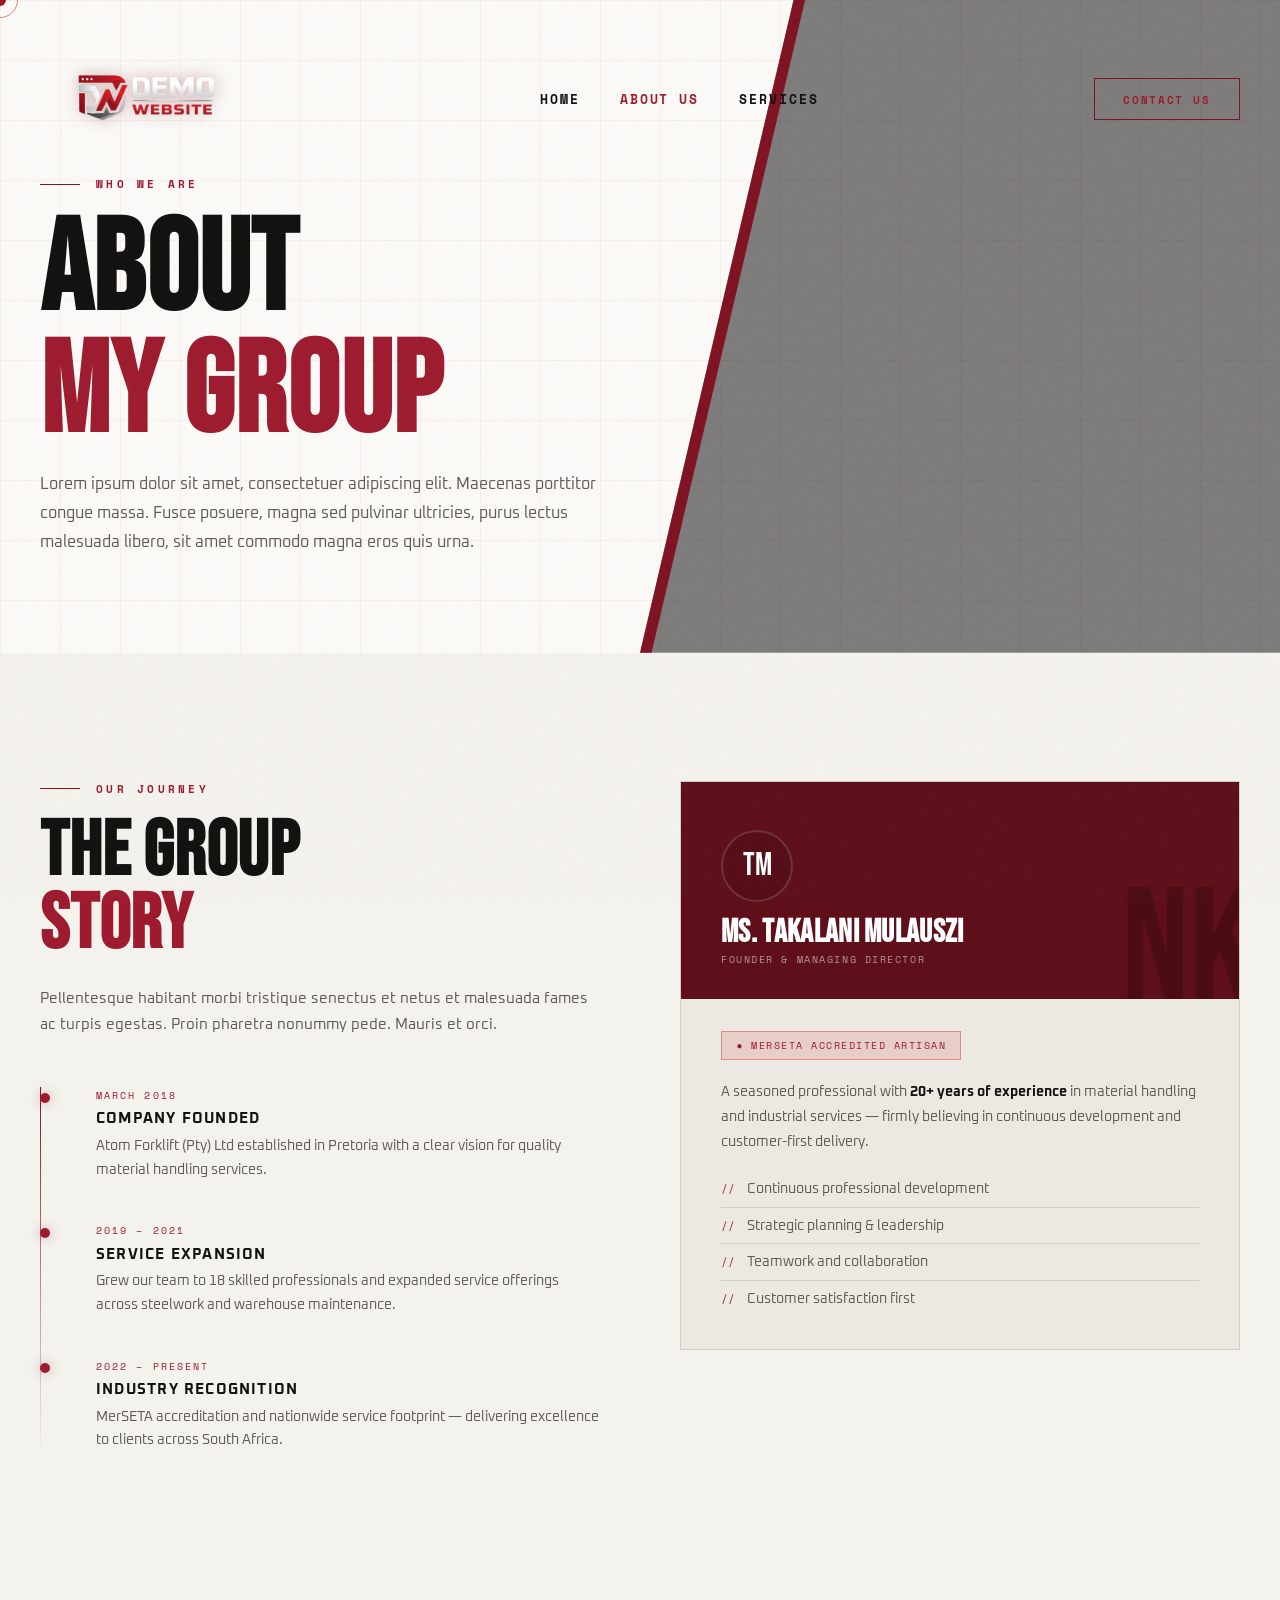
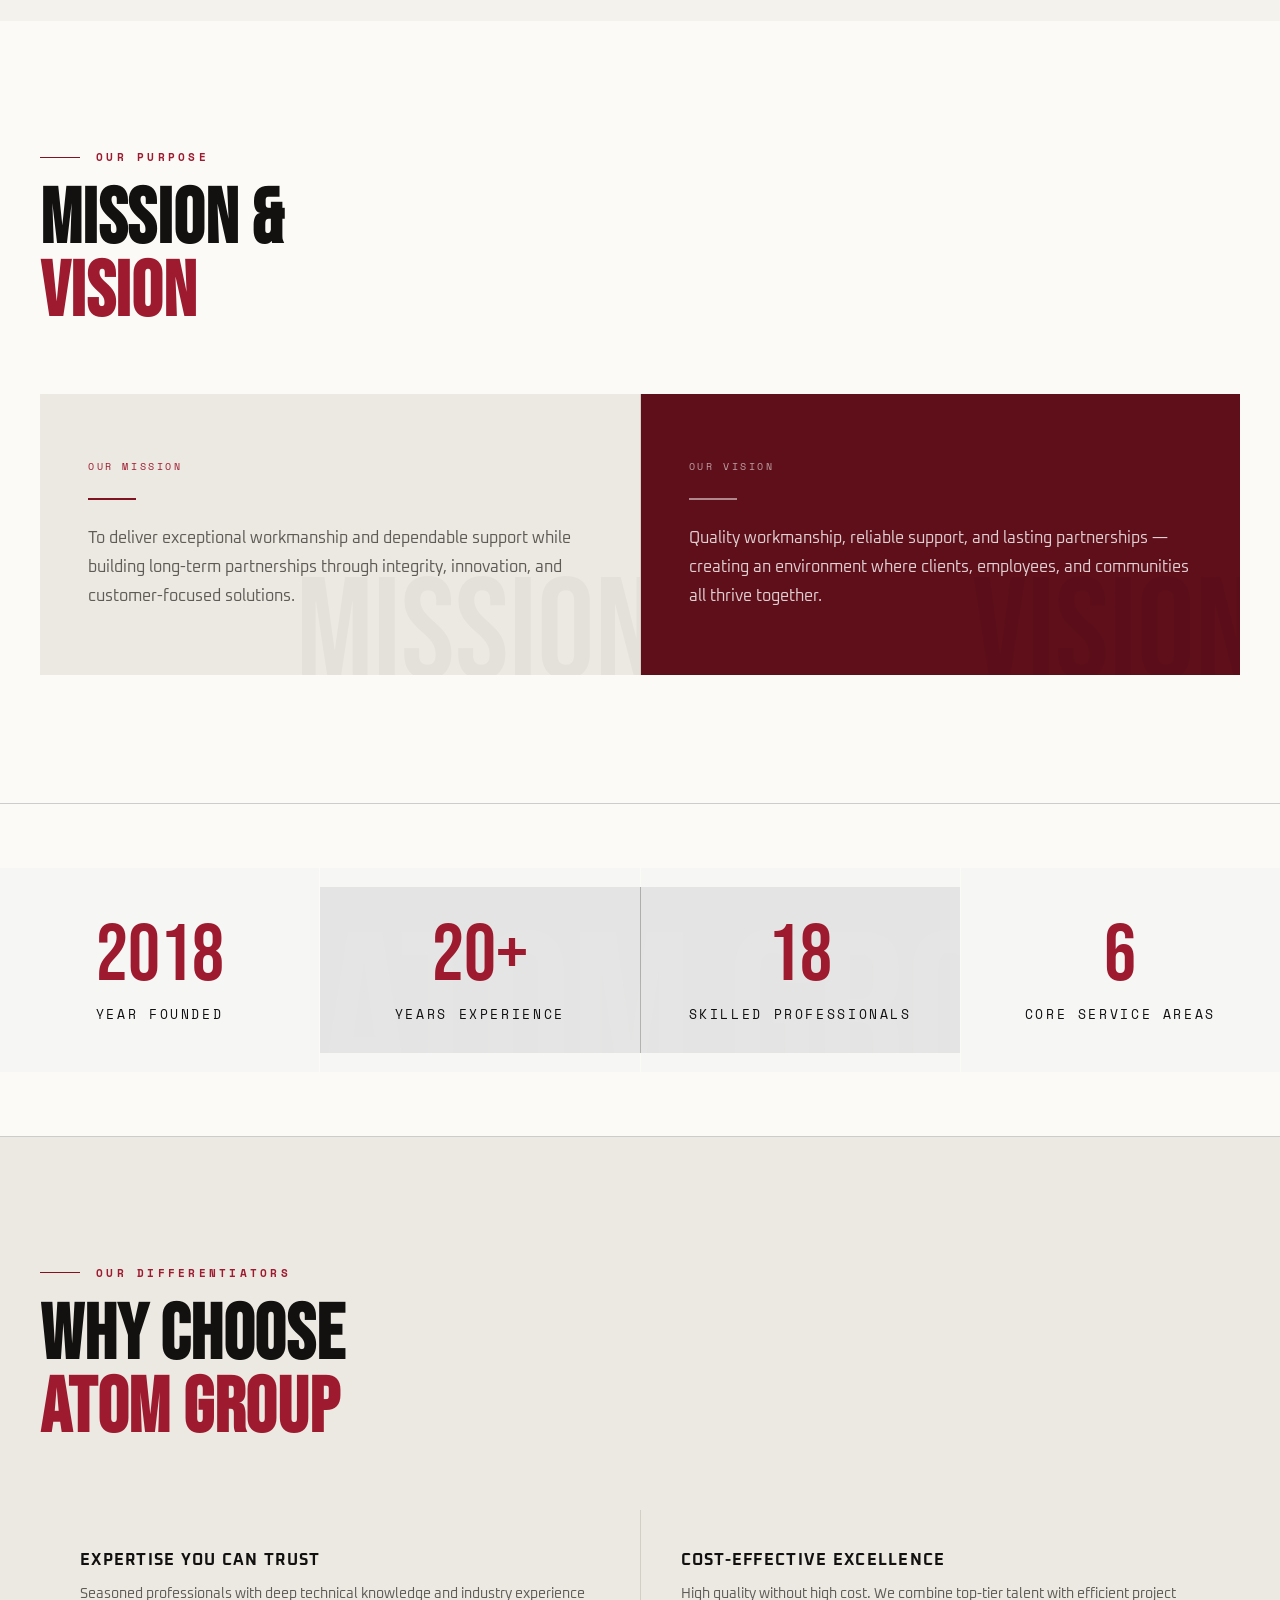
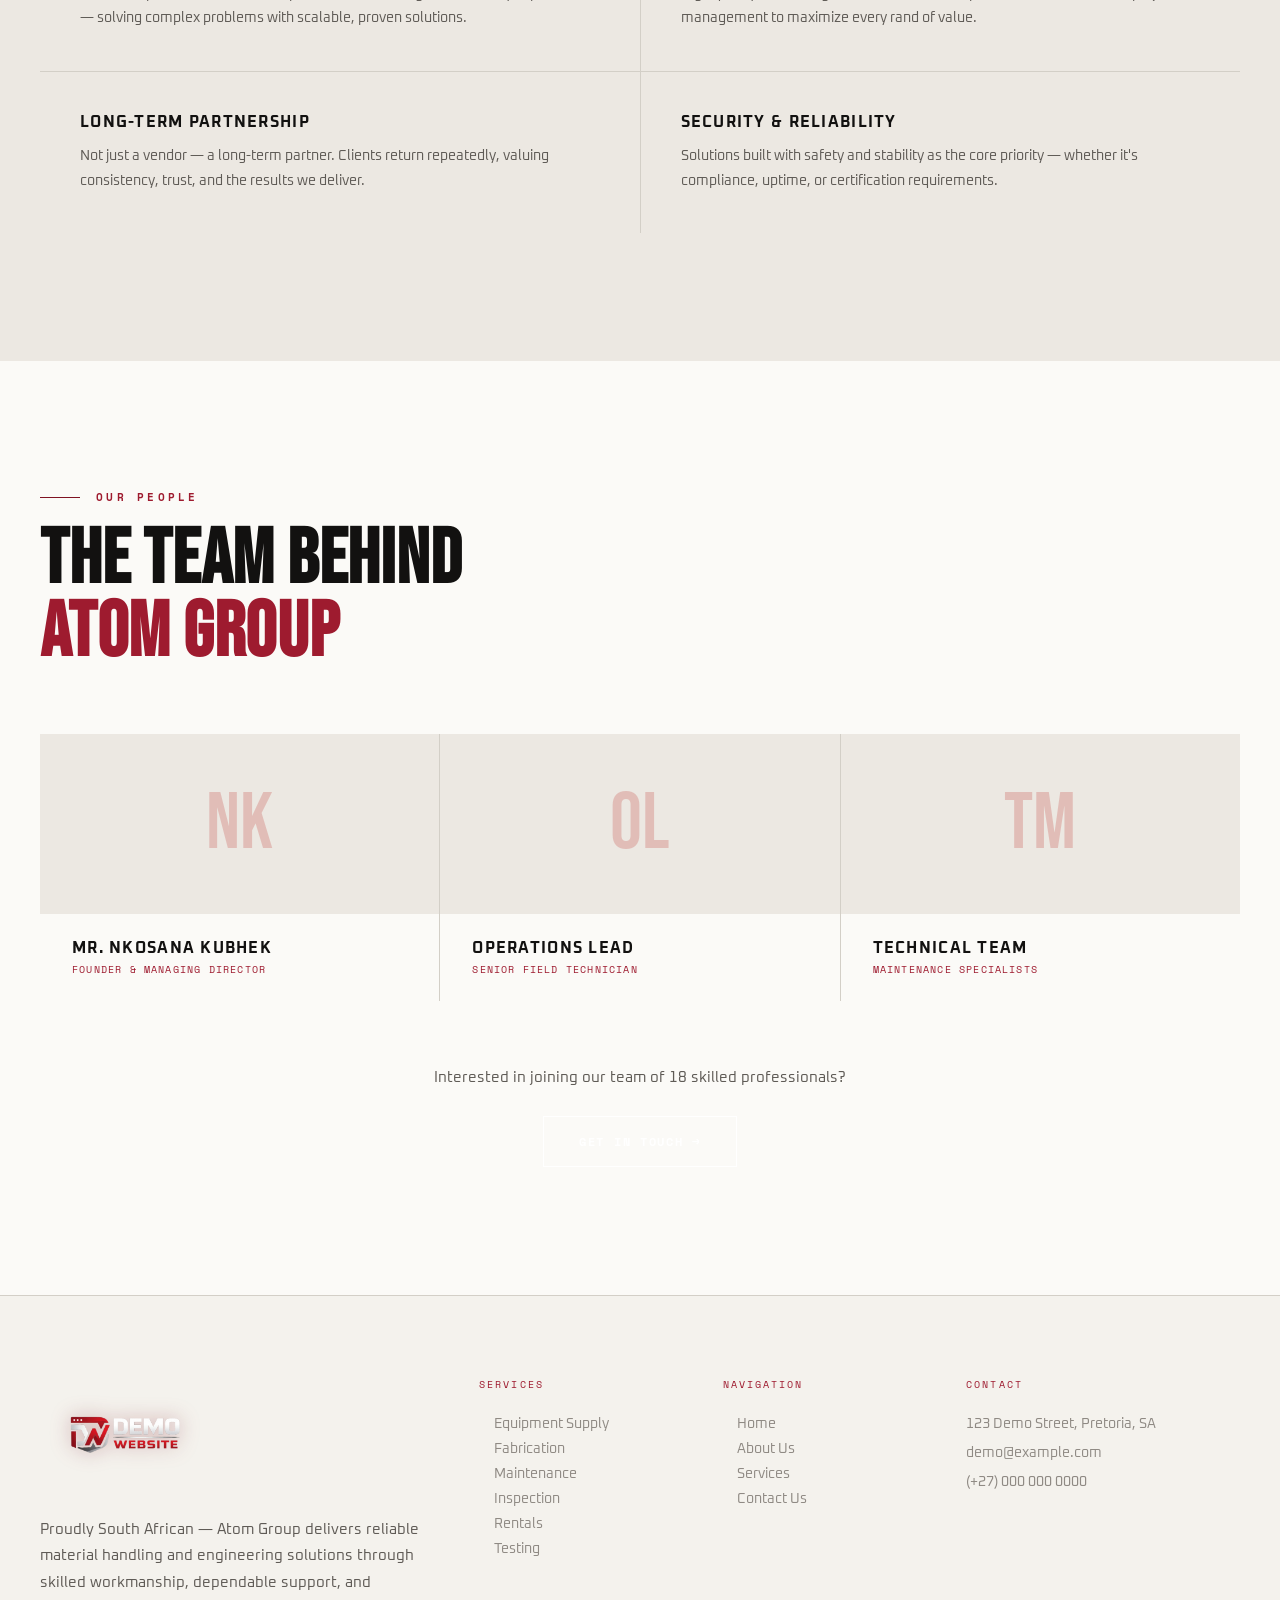
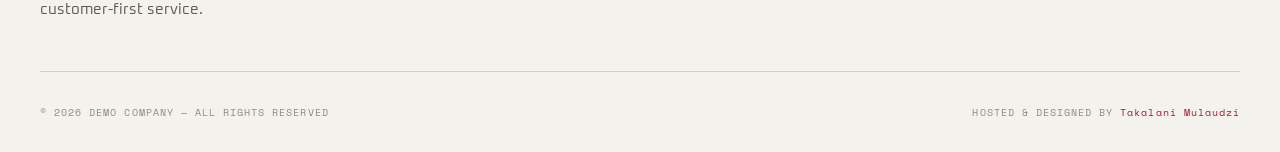
==== about.html @ a7837926 "Updated files" ====
<!DOCTYPE html>
<html lang="en">
<head>
  <!-- Viewport & Charset -->
  <meta charset="UTF-8">
  <meta name="viewport" content="width=device-width, initial-scale=1.0">

  <!-- Primary Meta Tags -->
<title>About Us | Atom Group – Material Handling & Engineering Experts</title>
<meta name="title" content="About Us | Atom Group – Material Handling & Engineering Experts">
<meta name="description" content="Learn about Atom Group’s mission, values, industry experience, skilled team, and commitment to quality material handling, forklift services, training, and 24/7 support across South Africa.">
<meta name="keywords" content="Atom Group South Africa, about us, material handling services, forklift refurbishment, battery and tyre supply, electrical services, artisan training, company mission">
<meta name="author" content="Atom Group">

  <!-- Open Graph / Facebook -->
<meta property="og:type" content="website">
<meta property="og:url" content="https://atomgroup.co.za/about-us">
<meta property="og:title" content="About Us | Atom Group – Material Handling & Engineering Experts">
<meta property="og:description" content="Discover Atom Group’s mission, values, experienced team and dedication to delivering affordable, high‑quality material handling solutions with 24/7 support.">
<meta property="og:image" content="https://atomgroup.co.za/images/1326.jpg">

<!-- Twitter -->
<meta name="twitter:card" content="summary_large_image">
<meta name="twitter:url" content="https://atomgroup.co.za/about-us">
<meta name="twitter:title" content="About Us | Atom Group – Material Handling & Engineering Experts">
<meta name="twitter:description" content="Discover Atom Group’s mission, values, experienced team and dedication to delivering affordable, high‑quality material handling solutions with 24/7 support.">
<meta name="twitter:image" content="https://atomgroup.co.za/images/1326.jpg">

  <link rel="icon" type="image/x-icon" href="images/{D1D357D8-4200-4465-ABB2-3E29F8633649}.png"/>
  <link rel="stylesheet" href="css/style.css"/>
  <script src="js/script.js" defer></script>

  <link rel="icon" href="images/logo.png" type="image/png">
 

</head>
<body>
<div class="cursor" id="cur"></div>
<div class="cursor-ring" id="curR"></div>
<div class="mobile-menu" id="mob">
  <button class="mob-close" onclick="closeMob()">✕</button>
  <a href="index.html">Home</a><a href="about.html">About</a><a href="services.html">Services</a><a href="contact.html">Contact</a>
</div>
<nav id="nav">
  <div class="nav-inner">
    <a href="index.html" class="logo">
      <img src="images/logo-clear.png" alt="Atom Group"/>
    </a>
    <ul class="nav-links">
      <li><a href="index.html" data-text="Home" >Home</a></li>
      <li><a href="about.html" data-text="About Us" class="active">About Us</a></li>
      <li><a href="services.html" data-text="Services">Services</a></li>
    </ul>
    <a href="contact.html" class="nav-btn"><span>Contact Us</span></a>
    <div class="hamburger" onclick="openMob()"><span></span><span></span><span></span></div>
  </div>
</nav>

<!-- HERO -->
<section class="a-hero">
  <div class="a-hero-grid"></div>
  <div class="a-hero-slash"></div>
  <div class="a-hero-red"></div>
  <div class="container a-hero-content">
    <div class="eyebrow au">Who We Are</div>
    <h1 class="au d1">ABOUT<br><span style="color:var(--red-bright)">MY GROUP</span></h1>
    <p class="au d2">Lorem ipsum dolor sit amet, consectetuer adipiscing elit. Maecenas porttitor congue massa. Fusce posuere, magna sed pulvinar ultricies, purus lectus malesuada libero, sit amet commodo magna eros quis urna.</p>
  </div>
</section>

<!-- STORY -->
<section class="story-sec">
  <div class="container">
    <div class="story-inner">
      <div>
        <div class="eyebrow au">Our Journey</div>
        <h2 class="au d1" style="color:var(--snow)">THE GROUP<br><span style="color:var(--red-bright)">STORY</span></h2>
        <p class="au d2" style="margin-top:1.5rem">Pellentesque habitant morbi tristique senectus et netus et malesuada fames ac turpis egestas. Proin pharetra nonummy pede. Mauris et orci.</p>
        <div class="timeline au d3">
          <div class="tl-item">
            <div class="tl-dot"></div>
            <div class="tl-year">March 2018</div>
            <h4>Company Founded</h4>
            <p>Atom Forklift (Pty) Ltd established in Pretoria with a clear vision for quality material handling services.</p>
          </div>
          <div class="tl-item">
            <div class="tl-dot"></div>
            <div class="tl-year">2019 – 2021</div>
            <h4>Service Expansion</h4>
            <p>Grew our team to 18 skilled professionals and expanded service offerings across steelwork and warehouse maintenance.</p>
          </div>
          <div class="tl-item">
            <div class="tl-dot"></div>
            <div class="tl-year">2022 – Present</div>
            <h4>Industry Recognition</h4>
            <p>MerSETA accreditation and nationwide service footprint — delivering excellence to clients across South Africa.</p>
          </div>
        </div>
      </div>
      <div class="leader-wrap au d2">
        <div class="leader-card">
          <div class="leader-top">
            <div class="leader-avatar">TM</div>
            <h3 class="name">Ms. Takalani Mulauszi</h3>
            <div class="role">Founder & Managing Director</div>
          </div>
          <div class="leader-body">
            <div class="badge">● MerSETA Accredited Artisan</div>
            <p>A seasoned professional with <strong style="color:var(--snow)">20+ years of experience</strong> in material handling and industrial services — firmly believing in continuous development and customer-first delivery.</p>
            <ul class="traits">
              <li>Continuous professional development</li>
              <li>Strategic planning & leadership</li>
              <li>Teamwork and collaboration</li>
              <li>Customer satisfaction first</li>
            </ul>
          </div>
        </div>
      </div>
    </div>
  </div>
</section>

<!-- MISSION / VISION -->
<section class="mv-sec">
  <div class="container">
    <div class="mv-header">
      <div class="eyebrow au">Our Purpose</div>
      <h2 class="au d1" style="color:var(--snow)">MISSION &<br><span style="color:var(--red-bright)">VISION</span></h2>
    </div>
    <div class="mv-panels">
      <div class="mv-panel m" data-word="MISSION">
        <div class="lbl">Our Mission</div>
        <div class="mv-line"></div>
        <p>To deliver exceptional workmanship and dependable support while building long-term partnerships through integrity, innovation, and customer-focused solutions.</p>
      </div>
      <div class="mv-panel v" data-word="VISION">
        <div class="lbl">Our Vision</div>
        <div class="mv-line"></div>
        <p>Quality workmanship, reliable support, and lasting partnerships — creating an environment where clients, employees, and communities all thrive together.</p>
      </div>
    </div>
  </div>
</section>

<!-- STATS -->
<section class="stats-band" style="position: relative;
  background: url('images/IMG_1231.jpg') no-repeat center center fixed;
  background-size: cover;
  border-top: 1px solid #ccc;
  border-bottom: 1px solid #ccc;
  overflow: hidden;">
  <div class="container" style="padding:0">
    <div class="stats-inner">
      <div class="stat-box au d1"><span class="stat-n">2018</span><span class="stat-l">Year Founded</span></div>
      <div class="stat-box au d2"><span class="stat-n">20+</span><span class="stat-l">Years Experience</span></div>
      <div class="stat-box au d3"><span class="stat-n">18</span><span class="stat-l">Skilled Professionals</span></div>
      <div class="stat-box au d4"><span class="stat-n">6</span><span class="stat-l">Core Service Areas</span></div>
    </div>
  </div>
</section>

<!-- WHY CHOOSE -->
<section class="choose-sec">
  <div class="container">
    <div class="eyebrow au">Our Differentiators</div>
    <h2 class="au d1" style="color:var(--snow)">WHY CHOOSE<br><span style="color:var(--red-bright)">ATOM GROUP</span></h2>
    <div class="choose-grid">
      <div class="choose-card au d1">
        <h4>Expertise You Can Trust</h4>
        <p>Seasoned professionals with deep technical knowledge and industry experience — solving complex problems with scalable, proven solutions.</p>
      </div>
      <div class="choose-card au d2">
        <h4>Cost-Effective Excellence</h4>
        <p>High quality without high cost. We combine top-tier talent with efficient project management to maximize every rand of value.</p>
      </div>
      <div class="choose-card au d3">
        <h4>Long-Term Partnership</h4>
        <p>Not just a vendor — a long-term partner. Clients return repeatedly, valuing consistency, trust, and the results we deliver.</p>
      </div>
      <div class="choose-card au d4">
        <h4>Security & Reliability</h4>
        <p>Solutions built with safety and stability as the core priority — whether it's compliance, uptime, or certification requirements.</p>
      </div>
    </div>
  </div>
</section>

<!-- TEAM -->
<section class="team-sec">
  <div class="container">
    <div class="eyebrow au">Our People</div>
    <h2 class="au d1" style="color:var(--snow)">THE TEAM BEHIND<br><span style="color:var(--red-bright)">ATOM GROUP</span></h2>
    <div class="team-grid">
      <div class="team-card au d1">
        <div class="team-card-top">NK</div>
        <div class="team-card-info">
          <h4>Mr. Nkosana Kubhek</h4>
          <div class="team-role">Founder & Managing Director</div>
        </div>
      </div>
      <div class="team-card au d2">
        <div class="team-card-top">OL</div>
        <div class="team-card-info">
          <h4>Operations Lead</h4>
          <div class="team-role">Senior Field Technician</div>
        </div>
      </div>
      <div class="team-card au d3">
        <div class="team-card-top">TM</div>
        <div class="team-card-info">
          <h4>Technical Team</h4>
          <div class="team-role">Maintenance Specialists</div>
        </div>
      </div>
    </div>
    <div style="text-align:center;margin-top:4rem" class="au d4">
      <p style="margin-bottom:1.5rem">Interested in joining our team of 18 skilled professionals?</p>
      <a href="contact.html" class="btn btn-ghost"><span>Get In Touch →</span></a>
    </div>
  </div>
</section>

<!-- FOOTER -->
<footer>
  <div class="container">
    <div class="footer-top">
<div class="footer-logo">
        <img src="images/logo-clear.png" alt="Demo Company"/>
        <p>Proudly South African — Atom Group delivers reliable material handling and engineering solutions through skilled workmanship, dependable support, and customer-first service.</p>
      </div>
      <div>
        <div class="ft">Services</div>
        <ul class="flinks">
          <li><a href="services.html">Equipment Supply</a></li>
          <li><a href="services.html">Fabrication</a></li>
          <li><a href="services.html">Maintenance</a></li>
          <li><a href="services.html">Inspection</a></li>
          <li><a href="services.html">Rentals</a></li>
          <li><a href="services.html">Testing</a></li>
        </ul>
      </div>
      <div>
        <div class="ft">Navigation</div>
        <ul class="flinks">
          <li><a href="index.html">Home</a></li>
          <li><a href="about.html">About Us</a></li>
          <li><a href="services.html">Services</a></li>
          <li><a href="contact.html">Contact Us</a></li>
        </ul>
      </div>
      <div>
        <div class="ft">Contact</div>
        <div class="fci">123 Demo Street, Pretoria, SA</div>
        <div class="fci">demo@example.com</div>
        <div class="fci">(+27) 000 000 0000</div>
      </div>
    </div>
    <div class="footer-bottom">
      <span>© 2026 DEMO COMPANY — ALL RIGHTS RESERVED</span>
      <span>HOSTED & DESIGNED BY <a href="https://github.com/Takiie-M" target="_blank">Takalani Mulaudzi</a></span>
    </div>
  </div>
</footer>
</body>
</html>
---- css/style.css ----
@import url('https://fonts.googleapis.com/css2?family=Bebas+Neue&family=Oxanium:wght@300;400;500;600;700;800&family=Space+Mono:wght@400;700&display=swap');

:root {
  --red:        #7F1322;        /* core brand red from logo */
  --red-bright: #9E1B2F;        /* highlight / hover */
  --red-dim:    #5E0F1A;        /* darker accents / shadows */
  --red-glow:   rgba(127,19,34,0.35);
  --red-trace:  rgba(127,19,34,0.10);
  --ink:        #FBFAF7;        /* main light surface */
  --ink-2:      #F4F2ED;
  --ink-3:      #ECE8E2;
  --ink-4:      #E1DDD6;
  --steel:      #D3CFC7;
  --chrome:     #BEB9B0;
  --fog:        #8F8A84;
  --mist:       #5F5B56;
  --snow:       #121110;        /* deep dark background */
  --black:      #0F0F0F;        /* brand black */
  --white:      #FFFFFF;
  --font-big:   'Bebas Neue', sans-serif;
  --font-ui:    'Oxanium', sans-serif;
  --font-mono:  'Space Mono', monospace;
}

*,*::before,*::after{box-sizing:border-box;margin:0;padding:0}
html{scroll-behavior:smooth}

body {
  background: var(--ink);
  color: var(--snow);
  font-family: var(--font-ui);
  overflow-x: hidden;
  cursor: none;
}

/* CUSTOM CURSOR */
.cursor {
  position: fixed;
  width: 12px; height: 12px;
  background: var(--red-bright);
  border-radius: 50%;
  pointer-events: none;
  z-index: 9999;
  transform: translate(-50%,-50%);
  transition: transform 0.1s, width 0.3s, height 0.3s, background 0.3s;
  mix-blend-mode: multiply;
}
.cursor-ring {
  position: fixed;
  width: 36px; height: 36px;
  border: 1px solid rgba(184,22,14,0.5);
  border-radius: 50%;
  pointer-events: none;
  z-index: 9998;
  transform: translate(-50%,-50%);
  transition: transform 0.15s ease, width 0.3s, height 0.3s;
}
body:has(a:hover,button:hover) .cursor { width: 20px; height: 20px; background: var(--red-bright); }
body:has(a:hover,button:hover) .cursor-ring { width: 60px; height: 60px; border-color: var(--red); }

::-webkit-scrollbar{width:3px}
::-webkit-scrollbar-track{background:var(--ink-2)}
::-webkit-scrollbar-thumb{background:var(--red)}
::selection{background:var(--red);color:#fff}

/* ── NOISE OVERLAY ── */
body::before {
  content:'';
  position:fixed;inset:0;
  background-image:url("data:image/svg+xml,%3Csvg viewBox='0 0 200 200' xmlns='http://www.w3.org/2000/svg'%3E%3Cfilter id='n'%3E%3CfeTurbulence type='fractalNoise' baseFrequency='0.9' numOctaves='4' stitchTiles='stitch'/%3E%3C/filter%3E%3Crect width='100%25' height='100%25' filter='url(%23n)' opacity='1'/%3E%3C/svg%3E");
  opacity:0.025;pointer-events:none;z-index:9997;
}

/* ── TYPOGRAPHY ── */
h1,h2,h3{font-family:var(--font-big);line-height:0.95;letter-spacing:0.01em}
h1{font-size:clamp(4rem,10vw,9rem)}
h2{font-size:clamp(2.8rem,6vw,6rem)}
h3{font-size:clamp(1.8rem,3vw,3rem)}
h4{font-family:var(--font-ui);font-weight:700;font-size:1rem;letter-spacing:0.08em;text-transform:uppercase}
p{color:var(--mist);line-height:1.75;font-size:0.95rem}
a{text-decoration:none;color:inherit}

.container{max-width:1280px;margin:0 auto;padding:0 2.5rem}

/* ── NAV ── */
nav{position:fixed;top:0;left:0;right:0;z-index:1000;padding:1.5rem 0;transition:all 0.4s;}
nav.scrolled{background:rgba(250,250,248,0.96);backdrop-filter:blur(20px);border-bottom:1px solid rgba(184,22,14,0.15);box-shadow:0 2px 24px rgba(0,0,0,0.08);padding:1rem 0;}
.nav-inner{max-width:1280px;margin:0 auto;padding:0 2.5rem;display:flex;align-items:center;justify-content:space-between;gap:2rem;}
.logo{display:flex;align-items:center;gap:0.75rem;}
.logo img{height:150px;filter:drop-shadow(0 0 8px var(--red-glow))}
.nav-links{list-style:none;display:flex;gap:2.5rem;align-items:center}
.nav-links a{font-family:var(--font-mono);font-size:0.8rem;font-weight:700;letter-spacing:0.15em;text-transform:uppercase;color:var(--black);position:relative;transition:color 0.3s;}
.nav-links a::before{content:attr(data-text);position:absolute;inset:0;color:var(--red-bright);clip-path:inset(0 100% 0 0);transition:clip-path 0.4s cubic-bezier(0.77,0,0.175,1);}
.nav-links a:hover::before,.nav-links a.active::before{clip-path:inset(0 0% 0 0)}
.nav-links a.active{color:transparent}
.nav-btn{font-family:var(--font-mono);font-size:0.7rem;font-weight:700;letter-spacing:0.15em;text-transform:uppercase;padding:0.7rem 1.8rem;background:transparent;border:1px solid var(--red);color:var(--red-bright);position:relative;overflow:hidden;transition:color 0.4s;}
.nav-btn::before{content:'';position:absolute;inset:0;background:var(--red);transform:translateX(-101%);transition:transform 0.4s cubic-bezier(0.77,0,0.175,1);}
.nav-btn:hover{color:var(--white)}.nav-btn:hover::before{transform:translateX(0)}
.nav-btn span{position:relative;z-index:1}
.hamburger {
  display: none;
  flex-direction: column;
  gap: 6px;
  cursor: pointer;
  padding: 4px;
  z-index: 1001;
}
.hamburger span {
  display: block;
  width: 26px;
  height: 1.5px;
  background: var(--snow);
  transition: all 0.3s;
}


/* ── MOBILE MENU ── */
.mobile-menu {
  display: none;
  position: fixed;
  inset: 0;
  z-index: 1000;
  background: rgba(0,0,0,0.4); /* transparent overlay */
  backdrop-filter: blur(6px);
  flex-direction: column;
  justify-content: center;
  align-items: center;
  gap: 1rem;
  padding: 2rem;
}

.mobile-menu.open {
  display: flex;
}

/* Close button */
.mob-close {
  position: absolute;
  top: 2rem;
  right: 2rem;
  font-size: 2.5rem;
  background: none;
  border: none;
  color: var(--snow);
  cursor: pointer;
}

/* Menu links */
.mobile-menu a {
  font-family: var(--font-big);
  font-size: 2rem;
  color: var(--snow);
  letter-spacing: 0.05em;
  text-decoration: none;
}
.mobile-menu a:hover {
  color: var(--red-bright);
}

/* ── BUTTONS ── */
.btn{display:inline-flex;align-items:center;gap:0.75rem;font-family:var(--font-mono);font-size:0.72rem;font-weight:700;letter-spacing:0.15em;text-transform:uppercase;padding:1rem 2.2rem;cursor:none;border:none;position:relative;overflow:hidden;transition:color 0.4s;}
.btn-red{background:var(--red);color:var(--white)}
.btn-red::before{content:'';position:absolute;inset:0;background:var(--red-bright);transform:scaleX(0);transform-origin:left;transition:transform 0.4s cubic-bezier(0.77,0,0.175,1);}
.btn-red:hover::before{transform:scaleX(1)}
.btn span{position:relative;z-index:1}
.btn-ghost{background:transparent;color:var(--white);border:1px solid var(--white);}
.btn-ghost::before{content:'';position:absolute;inset:0;background:var(--red);transform:scaleX(0);transform-origin:left;transition:transform 0.4s cubic-bezier(0.77,0,0.175,1);}
.btn-ghost:hover{color:var(--white);border-color:var(--red)}.btn-ghost:hover::before{transform:scaleX(1)}

/* ── EYEBROW LABEL ── */
.eyebrow{font-family:var(--font-mono);font-size:0.68rem;font-weight:700;letter-spacing:0.3em;text-transform:uppercase;color:var(--red-bright);display:flex;align-items:center;gap:1rem;margin-bottom:1.2rem;}
.eyebrow::before{content:'';width:40px;height:1px;background:var(--red)}

/* ── MARQUEE ── */
.marquee-strip{background:var(--red);padding:0.9rem 0;overflow:hidden;position:relative;}
.marquee-track{display:flex;gap:3rem;animation:marqueeScroll 24s linear infinite;width:max-content;}
.marquee-item{font-family:var(--font-big);font-size:1.2rem;letter-spacing:0.15em;color:rgba(255,255,255,0.85);white-space:nowrap;display:flex;align-items:center;gap:3rem;}
.marquee-item::after{content:'✦';color:rgba(255,255,255,0.4)}
@keyframes marqueeScroll{from{transform:translateX(0)}to{transform:translateX(-50%)}}

/* ── FOOTER ── */
footer{background:var(--ink-2);border-top:1px solid var(--steel);padding:5rem 0 2rem;}
.footer-top{display:grid;grid-template-columns:2fr 1fr 1fr 1.4fr;gap:3rem;padding-bottom:3rem;border-bottom:1px solid var(--steel);}
.footer-logo img{height:120px;filter:drop-shadow(0 0 10px var(--red-glow));margin-bottom:1rem}
.footer-tagline{font-size:0.85rem;max-width:240px;margin-bottom:1.5rem}
.socials{display:flex;gap:0.6rem}
.soc{width:38px;height:38px;border:1px solid var(--steel);display:flex;align-items:center;justify-content:center;font-family:var(--font-mono);font-size:0.65rem;color:var(--fog);transition:all 0.3s;}
.soc:hover{border-color:var(--red);color:var(--red-bright);background:var(--red-trace)}
.ft{font-family:var(--font-mono);font-size:0.65rem;letter-spacing:0.2em;text-transform:uppercase;color:var(--red-bright);margin-bottom:1.5rem;}
.flinks{list-style:none}.flinks li{margin-bottom:0.5rem}
.flinks a{font-size:0.85rem;color:var(--fog);transition:all 0.3s;display:flex;align-items:center;gap:0.4rem}
.flinks a::before{content:'_';opacity:0;color:var(--red-bright);transition:opacity 0.3s}
.flinks a:hover{color:var(--snow);padding-left:4px}.flinks a:hover::before{opacity:1}
.fci{display:flex;gap:0.75rem;margin-bottom:0.75rem;font-size:0.85rem;color:var(--fog)}
.fci svg{color:var(--red-bright);flex-shrink:0;margin-top:2px}
.footer-bottom{padding-top:2rem;display:flex;justify-content:space-between;font-family:var(--font-mono);font-size:0.65rem;color:var(--fog);letter-spacing:0.1em;}
.footer-bottom a{color:var(--red-bright)}

/* ── ANIMATIONS ── */
@keyframes fadeUp{from{opacity:0;transform:translateY(40px)}to{opacity:1;transform:translateY(0)}}
@keyframes fadeIn{from{opacity:0}to{opacity:1}}
@keyframes scanline{0%{transform:translateY(-100%)}100%{transform:translateY(100vh)}}
@keyframes pulse{0%,100%{opacity:1;transform:scale(1)}50%{opacity:0.5;transform:scale(0.9)}}
@keyframes flicker{0%,95%,100%{opacity:1}96%{opacity:0.3}98%{opacity:0.8}}
@keyframes glitch1{0%,100%{clip-path:inset(0 0 98% 0)}20%{clip-path:inset(20% 0 60% 0)}40%{clip-path:inset(50% 0 30% 0)}60%{clip-path:inset(10% 0 80% 0)}80%{clip-path:inset(70% 0 10% 0)}}
@keyframes glitch2{0%,100%{clip-path:inset(0 0 95% 0);transform:translateX(-4px)}25%{clip-path:inset(40% 0 40% 0);transform:translateX(4px)}50%{clip-path:inset(80% 0 5% 0);transform:translateX(-2px)}75%{clip-path:inset(5% 0 75% 0);transform:translateX(2px)}}
@keyframes orbit{from{transform:rotate(0deg) translateX(120px) rotate(0deg)}to{transform:rotate(360deg) translateX(120px) rotate(-360deg)}}
@keyframes orbit2{from{transform:rotate(120deg) translateX(170px) rotate(-120deg)}to{transform:rotate(480deg) translateX(170px) rotate(-480deg)}}
@keyframes orbit3{from{transform:rotate(240deg) translateX(210px) rotate(-240deg)}to{transform:rotate(600deg) translateX(210px) rotate(-600deg)}}

.au{animation:fadeUp 0.8s ease both}
.ai{animation:fadeIn 0.8s ease both}
.d1{animation-delay:0.1s}.d2{animation-delay:0.2s}.d3{animation-delay:0.3s}
.d4{animation-delay:0.4s}.d5{animation-delay:0.5s}.d6{animation-delay:0.6s}

/* ── SERVICES SECTION ── */
.services-sec{padding:8rem 0;background:var(--ink-2);position:relative;overflow:hidden}
.services-sec::before{content:'SERVICES';position:absolute;right:-2rem;top:50%;transform:translateY(-50%);font-family:var(--font-big);font-size:18rem;color:rgba(0,0,0,0.03);pointer-events:none;white-space:nowrap;line-height:1;}
.srv-header{display:grid;grid-template-columns:1fr 1fr;align-items:end;gap:2rem;margin-bottom:5rem;}
.srv-grid{display:grid;grid-template-columns:repeat(3,1fr);gap:1px;background:var(--steel);}
.srv-card{background:var(--ink-2);padding:2.5rem 2rem;position:relative;overflow:hidden;transition:background 0.4s;display:flex;flex-direction:column;gap:0;}
.srv-card::after{content:'';position:absolute;left:0;top:0;bottom:0;width:3px;background:var(--red);transform:scaleY(0);transform-origin:bottom;transition:transform 0.4s cubic-bezier(0.77,0,0.175,1);}
.srv-card:hover{background:var(--ink-3)}.srv-card:hover::after{transform:scaleY(1)}
.srv-num{font-family:var(--font-mono);font-size:0.6rem;letter-spacing:0.2em;color:var(--chrome);position:absolute;top:1.5rem;right:1.5rem;}

/* SVG ICON BOX */
.srv-icon-box{
  width:48px;height:48px;
  border:1px solid var(--steel);
  display:flex;align-items:center;justify-content:center;
  margin-bottom:1.5rem;
  color:var(--red-dim);
  transition:border-color 0.35s, color 0.35s, background 0.35s;
}
.srv-card:hover .srv-icon-box{border-color:var(--red);color:var(--red-bright);background:var(--red-trace);}

.srv-card h4{color:var(--snow);font-size:1rem;margin-bottom:0.5rem}
.srv-card p{font-size:0.85rem;flex:1;margin-bottom:1.5rem}
.srv-link{font-family:var(--font-mono);font-size:0.65rem;letter-spacing:0.15em;text-transform:uppercase;color:var(--red-bright);display:flex;align-items:center;gap:0.5rem;transition:gap 0.3s;margin-top:auto;}
.srv-card:hover .srv-link{gap:1rem}

/* ── RESPONSIVE ── */
@media(max-width:900px){
  .nav-links,.nav-btn{display:none}.hamburger{display:flex}
  .footer-top{grid-template-columns:1fr 1fr;gap:2rem}
  .footer-logo{grid-column:1/-1}
  .footer-bottom{flex-direction:column;gap:0.5rem;text-align:center}
  .srv-header{grid-template-columns:1fr}
  .srv-grid{grid-template-columns:1fr 1fr}
}
@media(max-width:500px){
  .footer-top{grid-template-columns:1fr}
  h1{font-size:3.5rem}
  .srv-grid{grid-template-columns:1fr}
}

/* ─ NEW SERVICE MATRIX STYLES ─ */
.srv-matrix-container {
  padding: 8rem 0;
  background: var(--ink);
}

.matrix-grid {
  display: grid;
  grid-template-columns: repeat(auto-fill, minmax(380px, 1fr));
  gap: 2rem;
}

.matrix-card {
  background: var(--ink-2);
  border: 1px solid var(--steel);
  padding: 3rem 2.5rem;
  position: relative;
  overflow: hidden;
  display: flex;
  flex-direction: column;
  transition: all 0.4s cubic-bezier(0.23, 1, 0.32, 1);
}

.matrix-card:hover {
  background: var(--ink-3);
  border-color: var(--red);
  transform: translateY(-8px);
}

/* Massive background ghost number */
.m-card-bg {
  position: absolute;
  top: -1rem;
  right: -1rem;
  font-family: var(--font-big);
  font-size: 14rem;
  color: rgba(184, 22, 14, 0.03);
  line-height: 1;
  pointer-events: none;
  transition: color 0.4s;
}

.matrix-card:hover .m-card-bg {
  color: rgba(184, 22, 14, 0.08);
}

.m-icon {
  width: 50px;
  height: 50px;
  background: var(--red-trace);
  color: var(--red-bright);
  display: flex;
  align-items: center;
  justify-content: center;
  margin-bottom: 2rem;
  border: 1px solid rgba(184, 22, 14, 0.2);
}

.m-category {
  font-family: var(--font-mono);
  font-size: 0.65rem;
  text-transform: uppercase;
  letter-spacing: 0.2em;
  color: var(--fog);
  margin-bottom: 0.5rem;
}

.m-title {
  font-size: 2.2rem !important;
  margin-bottom: 1.25rem;
  color: var(--snow);
}

.text-red { color: var(--red-bright); }

.m-desc {
  font-size: 0.9rem;
  margin-bottom: 1.5rem;
  line-height: 1.6;
}

.m-features {
  list-style: none;
  margin-bottom: 2.5rem;
  flex-grow: 1;
}

.m-features li {
  font-family: var(--font-mono);
  font-size: 0.75rem;
  color: var(--mist);
  padding: 0.5rem 0;
  border-bottom: 1px solid rgba(0,0,0,0.05);
  display: flex;
  align-items: center;
}

.m-features li::before {
  content: '>';
  color: var(--red-bright);
  margin-right: 10px;
  font-weight: bold;
}

.m-link {
  font-family: var(--font-mono);
  font-size: 0.7rem;
  font-weight: 700;
  text-transform: uppercase;
  letter-spacing: 0.15em;
  color: var(--snow);
  display: flex;
  align-items: center;
  gap: 0.5rem;
  transition: gap 0.3s, color 0.3s;
}

.m-link:hover {
  color: var(--red-bright);
  gap: 1rem;
}

/* Card Scanline Effect */
.m-scanline {
  position: absolute;
  top: 0; left: 0; right: 0; height: 1px;
  background: linear-gradient(90deg, transparent, var(--red), transparent);
  opacity: 0;
  pointer-events: none;
}

.matrix-card:hover .m-scanline {
  animation: scanline 2s linear infinite;
  opacity: 1;
}

@media(max-width: 600px) {
  .matrix-grid { grid-template-columns: 1fr; }
}

/* ── HOMEPAGE ── */
/* ── HERO ── */

.hero {
  min-height: 80vh;
  display: flex;
  align-items: center;
  position: relative;
  overflow: hidden;
  padding-top: 1.5rem;
}

.hero-slider {
  position: absolute;
  inset: 0;
  z-index: 0;
  overflow: hidden;
}

.slide {
  position: absolute;
  inset: 0;
  background-size: cover;
  background-repeat: no-repeat;
  background-position: center;
  opacity: 0;
  transform: scale(1.05);
  transition: opacity 1.2s ease, transform 6s ease;
}

.slide.active {
  opacity: 1;
  transform: scale(1);
}

/* overlay */
.hero-slider::after {
  content: "";
  position: absolute;
  inset: 0;
  background: rgba(186, 184, 184, 0.579);
}

/* particles */
#particle-canvas {
  position: absolute;
  inset: 0;
  z-index: 0;
}

/* layout */
.hero-inner {
  position: relative;
  z-index: 3;
  max-width: 1280px;
  margin: 0 auto;
  padding: 3.5rem 0;
  display: flex;
  align-items: center;
  width: 100%;
  transform: translateX(120px);
}

/* tag */
.hero-tag {
  display: inline-flex;
  align-items: center;
  gap: 0.75rem;
  font-family: var(--font-mono);
  font-size: 0.65rem;
  font-weight: 700;
  letter-spacing: 0.25em;
  text-transform: uppercase;
  color: var(--black);
  margin-bottom: 2rem;
  padding-top: 4rem;
}

.hero-tag-dot {
  width: 8px;
  height: 8px;
  border-radius: 50%;
  background: var(--white);
  animation: pulse 2s ease infinite;
}

.hero-tag-line {
  width: 36px;
  height: 1px;
  background: var(--white);
}

/* heading */
.hero-h1 {
  font-family: var(--font-big);
  font-size: clamp(4.5rem, 9.5vw, 9.5rem);
  line-height: 0.92;
  color: var(--white);
  margin-bottom: 0.4rem;
  align-items: center;
}

/* outline text */
.hero-h1 .line-outline {
  -webkit-text-stroke: 1px var(--white);
  color: transparent;
  display: block;
}

/* glitch FIXED */
.hero-h1 .glitch {
  position: relative;
  display: inline-block;
}

/* perfectly overlay layers */
.hero-h1 .glitch::before,
.hero-h1 .glitch::after {
  content: attr(data-text);
  position: absolute;
  inset: 0;
  width: 100%;
  height: 100%;
  pointer-events: none;
  color: var(--snow);
}

/* glitch animation */
.hero-h1 .glitch::before {
  text-shadow: -2px 0 var(--red-bright);
  animation: glitch1 6s infinite linear;
}

.hero-h1 .glitch::after {
  text-shadow: 2px 0 #0ff;
  animation: glitch2 6s infinite linear;
  animation-delay: 0.5s;
}

/* description */
.hero-desc {
  max-width: 460px;
  margin: 2rem 0 2.5rem;
  font-size: 1rem;
  line-height: 1.8;
  color: var(--black);
   font-weight: 450; /* bold */
}

/* buttons */
.hero-btns {
  display: flex;
  gap: 1rem;
  flex-wrap: wrap;
  margin-bottom: 3.5rem;
}

/* stats */
.hero-stats {
  display: flex;
  border-top: 1px solid var(--steel);
  padding-top: 2rem;
  padding-bottom: 6rem;
}

.hstat {
  padding-right: 2.5rem;
  margin-right: 2.5rem;
  border-right: 1px solid var(--steel);
}

.hstat:last-child {
  border: none;
  margin: 0;
  padding: 0;
}

.hstat-num {
  font-family: var(--font-big);
  font-size: 2.5rem;
  color: var(--red-bright);
  line-height: 1;
}

.hstat-lbl {
  font-family: var(--font-mono);
  font-size: 0.7rem;
  letter-spacing: 0.2em;
  text-transform: uppercase;
  color: var(--white);
  margin-top: 0.2rem;
  margin-bottom: 2.2rem;
}

/* ── MOBILE OPTIMIZATION ── */
@media (max-width: 768px) {

  .hero {
    height: auto;
    padding: 100px 0 60px;
  }

  .hero-inner {
  grid-template-columns: 1fr 1fr; /* keep side by side */
  gap: 1.5rem;
  padding: 0 1.2rem;
  transform: none;
  align-items: center;
}
 .hero-h1 {
    display: inline-block; /* keeps it on one line */
    line-height: 1.2;      /* normal spacing */
  }

  /* FIX glitch scaling + alignment */
  .hero-h1 .glitch {
    white-space: nowrap;
  }

  .hero-h1 .glitch::before {
    text-shadow: -1px 0 var(--red-bright);
  }

  .hero-h1 .glitch::after {
    text-shadow: 1px 0 #0ff;
  }

  .hero-h1 .glitch::before,
  .hero-h1 .glitch::after {
    animation-duration: 8s;
  }

  .hero-desc {
    font-size: 0.95rem;
    line-height: 1.6;
    margin: 1.5rem auto 2rem;
  }

  .hero-btns {
    justify-content: center;
  }

  .hero-stats {
    flex-direction: column;
    align-items: center;
    gap: 1.5rem;
    text-align: center;
  }

  .hstat {
    margin: 0;
    padding: 0;
    border: none;
  }

  .hstat-num {
    font-size: 2rem;
  }

  .hstat-lbl {
    margin-bottom: 0;
  }
}

  /* ABOUT */
  .about-sec{padding:8rem 0;background:var(--ink);position:relative;overflow:hidden;}
  .about-inner{display:grid;grid-template-columns:1fr 1fr;gap:6rem;align-items:center;}
  .about-visual-wrap{position:relative}
  .about-big-box{background:var(--ink-3);border:1px solid var(--steel);padding:3rem 2.5rem;position:relative;overflow:hidden;}
  .about-big-box::before{content:'';position:absolute;top:0;left:2rem;right:2rem;height:1px;background:linear-gradient(90deg,var(--red),transparent);}
  .about-big-num{font-family:var(--font-big);font-size:8rem;color:rgba(184,22,14,0.08);line-height:1;margin-bottom:-1rem;}
  .about-big-box h3{color:var(--snow);margin-bottom:0.75rem;font-size:2.5rem}
  .about-big-box p{margin-bottom:1rem}
  .a-pill{display:inline-flex;align-items:center;gap:0.5rem;background:var(--red-trace);border:1px solid rgba(192,23,15,0.35);color:var(--red-bright);padding:0.35rem 0.9rem;font-family:var(--font-mono);font-size:0.65rem;letter-spacing:0.15em;text-transform:uppercase;margin-bottom:1.5rem;}
  .about-float{position:absolute;bottom:-2rem;right:-2rem;background:var(--red);padding:2rem 2.5rem;text-align:center;z-index:2;}
  .about-float .big{font-family:var(--font-big);font-size:4.5rem;color:var(--white);line-height:1;}
  .about-float small{font-family:var(--font-mono);font-size:0.6rem;letter-spacing:0.15em;text-transform:uppercase;color:rgba(255,255,255,0.7);}
  .about-list{list-style:none;margin-top:1.5rem}
  .about-list li{display:flex;gap:0.75rem;padding:0.65rem 0;border-bottom:1px solid var(--steel);font-size:0.9rem;color:var(--mist);}
  .about-list li:last-child{border:none}.about-list li::before{content:'//';color:var(--red-bright);font-family:var(--font-mono);font-size:0.75rem}
  .about-quote{font-family:var(--font-big);font-size:2.2rem;color:var(--snow);line-height:1.1;margin:2rem 0;border-left:4px solid var(--red);padding-left:1.5rem;}
  .about-tags{display:flex;flex-wrap:wrap;gap:0.5rem;margin:2rem 0}
  .tag{font-family:var(--font-mono);font-size:0.6rem;letter-spacing:0.15em;text-transform:uppercase;padding:0.4rem 0.9rem;border:1px solid var(--steel);color:var(--fog);transition:all 0.3s;}
  .tag:hover{border-color:var(--red);color:var(--red-bright)}

  /* WHY */
  .why-sec{padding:8rem 0;background:var(--ink-3);position:relative;overflow:hidden;}
  .why-sec::after{content:'';position:absolute;top:0;left:0;right:0;height:1px;background:linear-gradient(90deg,transparent,var(--red),transparent);}
  .why-grid{display:grid;grid-template-columns:repeat(2,1fr);gap:1px;background:var(--steel);margin-top:4rem;}
  .why-card{background:var(--ink-3);padding:3rem 2.5rem;position:relative;overflow:hidden;transition:background 0.4s;}
  .why-card:hover{background:var(--ink-4)}
  .why-card::before{content:attr(data-n);position:absolute;right:-0.5rem;bottom:-1rem;font-family:var(--font-big);font-size:10rem;color:rgba(0,0,0,0.03);line-height:1;pointer-events:none;}
  .why-card-line{width:0;height:2px;background:var(--red);margin-bottom:1.5rem;transition:width 0.6s cubic-bezier(0.77,0,0.175,1);}
  .why-card:hover .why-card-line{width:60px}
  .why-card h4{color:var(--snow);margin-bottom:0.75rem;font-size:1.05rem}
  .why-card p{font-size:0.88rem}

  /* CTA */
  .cta-sec{padding:7rem 0;position:relative;overflow:hidden; background: url('/images/steel_fabrication_services_jubail.jpg') center/cover fixed no-repeat; background-;
}
/* Dark overlay */
.cta-sec::before {
  content: "";
  position: absolute;
  inset: 0;
  background: rgba(0, 0, 0, 0.65); /* adjust darkness here */
  z-index: 1;
}
  .cta-bg{position:absolute;inset:0;background:radial-gradient(ellipse 80% 100% at 50% 50%,rgba(192,23,15,0.12) 0%,transparent 70%);}
  .cta-inner{position:relative;z-index:2;text-align:center;}
  .cta-inner h2{color:var(--white);margin-bottom:1rem}
  .cta-inner p{max-width:500px;margin:0 auto 2.5rem;font-size:1rem; color:var(--white);}
  .cta-btns{display:flex;justify-content:center;gap:1rem;flex-wrap:wrap}

  @media(max-width:960px){
    .hero-inner{grid-template-columns:1fr}.hero-right{display:none}
    .about-inner{grid-template-columns:1fr}.about-float{display:none}
    .why-grid{grid-template-columns:1fr}
  }
  @media(max-width:600px){.hero-stats{flex-direction:column;gap:1.5rem}.hstat{border:none;padding:0;margin:0}}

   /* CONTACT HERO */
.pg-hero {
    padding: 10rem 0 5rem;
    position: relative;
    overflow: hidden;
    min-height: 460px;
    display: flex;
    align-items: center;
}

.pg-hero-bg {
    position: absolute;
    inset: 0;
    background: url('/images/IMG_1231.jpg') center center/cover no-repeat;
    z-index: 0;
}

/* Glassy overlay */
.pg-hero-bg::after {
    content: '';
    position: absolute;
    inset: 0;
    background: rgba(231, 222, 222, 0.232); /* semi-transparent white */
    -webkit-backdrop-filter: blur(10px); /* Safari support */
    z-index: 1; /* sits above image, below content */
}

.pg-hero-rule {
    position: absolute;
    top: 0;
    left: 0;
    right: 0;
    height: 4px;
    background: var(--red);
    z-index: 2;
}

.pg-hero-content {
    position: relative;
    z-index: 3; /* content above glass overlay */
}

.pg-hero-content h1 {
    max-width: 700px;
}

.pg-hero-content p {
    max-width: 540px;
    margin-top: 1.25rem;
    font-size: 1rem;
}

.pg-breadcrumb {
    font-family: var(--font-semi);
    font-size: 0.65rem;
    font-weight: 600;
    letter-spacing: 0.18em;
    text-transform: uppercase;
    color: var(--text-4);
    margin-bottom: 1.25rem;
    display: flex;
    align-items: center;
    gap: 0.75rem;
}

.pg-breadcrumb a {
    color: var(--red-2);
}

.pg-breadcrumb::before {
    content: '';
    width: 28px;
    height: 2px;
    background: var(--border-2);
}

  .contact-sec{padding:8rem 0;background:var(--navy-2)}
  .contact-grid{display:grid;grid-template-columns:1fr 1.6fr;gap:5rem}
  .contact-info-block{margin-bottom:2.5rem;padding-bottom:2.5rem;border-bottom:1px solid var(--border)}
  .contact-info-block:last-child{border:none;margin:0;padding:0}
  .info-row{display:flex;gap:1rem;margin-bottom:1.5rem;align-items:flex-start}
  .info-icon{width:44px;height:44px;flex-shrink:0;background:rgba(200,40,26,.1);border:1px solid rgba(200,40,26,.2);display:flex;align-items:center;justify-content:center}
  .info-icon svg{color:var(--red-2)}
  .info-lbl{font-family:var(--font-semi);font-size:.6rem;font-weight:700;letter-spacing:.2em;text-transform:uppercase;color:var(--red-2);margin-bottom:.25rem}
  .info-val{font-size:.92rem;color:var(--text-2);font-family:var(--font-body)}
  .soc-grid{display:grid;grid-template-columns:repeat(4,1fr);gap:.5rem;margin-top:1.25rem}
  .soc-tile{padding:.9rem .75rem;border:1px solid var(--border-2);display:flex;flex-direction:column;align-items:center;gap:.4rem;font-family:var(--font-semi);font-size:.58rem;font-weight:700;letter-spacing:.14em;text-transform:uppercase;color:var(--text-4);transition:all .25s;text-align:center}
  .soc-tile-ico{font-size:1rem}
  .soc-tile:hover{border-color:var(--red-2);color:var(--red-2);background:rgba(200,40,26,.06)}
  .hours-grid{display:grid;grid-template-columns:1fr 1fr;gap:.75rem;margin-top:1.25rem}
  .hour-cell{background:var(--navy-3);border:1px solid var(--border);padding:1rem 1.25rem}
  .hour-lbl{font-family:var(--font-semi);font-size:.6rem;font-weight:700;letter-spacing:.16em;text-transform:uppercase;color:var(--text-4);margin-bottom:.3rem}
  .hour-val{font-size:.9rem;color:var(--text-1);font-family:var(--font-body)}

  .contact-form{background:var(--navy-3);border:1px solid var(--border);padding:3.5rem;position:relative}
  .contact-form::before{content:'';position:absolute;top:0;left:0;right:0;height:3px;background:var(--red)}
  .form-title{font-family:var(--font-disp);font-size:2.8rem;font-weight:800;color:var(--text-1);text-transform:uppercase;line-height:.95;margin-bottom:.5rem}
  .form-sub{font-size:.88rem;margin-bottom:2.5rem}
  .frow{display:grid;grid-template-columns:1fr 1fr;gap:1rem;margin-bottom:1rem}
  .fg{margin-bottom:1rem}
  .fl{display:block;font-family:var(--font-semi);font-size:.62rem;font-weight:700;letter-spacing:.16em;text-transform:uppercase;color:var(--text-4);margin-bottom:.5rem}
  .fc{width:100%;background:var(--navy-2);border:1px solid var(--border-2);padding:.9rem 1.1rem;font-family:var(--font-body);font-size:.9rem;color:var(--text-1);outline:none;transition:border-color .25s,box-shadow .25s;-webkit-appearance:none}
  .fc::placeholder{color:var(--text-4)}
  .fc:focus{border-color:var(--red-2);box-shadow:0 0 0 2px rgba(200,40,26,.15)}
  select.fc{cursor:none}
  textarea.fc{resize:vertical;min-height:120px}
  .form-send{width:100%;margin-top:1rem}
  .form-note{display:none;padding:.75rem 1rem;margin-top:1rem;font-family:var(--font-semi);font-size:.68rem;font-weight:600;letter-spacing:.1em}
  .form-note.ok{background:rgba(0,160,80,.08);border:1px solid rgba(0,160,80,.3);color:#1a9a5a}
  .form-note.err{background:rgba(200,40,26,.08);border:1px solid rgba(200,40,26,.25);color:var(--red-2)}

  .contact-img-band{display:grid;grid-template-columns:repeat(3,1fr);height:280px;gap:1px;background:var(--border)}
  .cib{overflow:hidden;position:relative}
  .cib img{width:100%;height:100%;object-fit:cover;opacity:.5;filter:saturate(.5);transition:all .5s}
  .cib:hover img{opacity:.85;filter:saturate(1);transform:scale(1.06)}
  .cib-lbl{position:absolute;bottom:0;left:0;right:0;padding:1rem 1.25rem;background:linear-gradient(transparent,rgba(0,0,0,.7));font-family:var(--font-semi);font-size:.6rem;font-weight:700;letter-spacing:.16em;text-transform:uppercase;color:rgba(255,255,255,.8)}

  .map-sec {
    padding: 2ch 0;
    background: var(--ink); /* Switched from --navy-3 to --ink */
    border-top: 1px solid var(--steel);
  }

  .map-wrap {
    margin-top: 3rem;
    position: relative;
    border: 1px solid var(--steel);
    overflow: hidden;
  }

  .map-wrap::before {
    content: '';
    position: absolute;
    top: 0;
    left: 0;
    right: 0;
    height: 3px;
    background: var(--red);
    z-index: 10;
  }
  .map-label {
    position: absolute;
    top: 1.5rem;
    left: 1.5rem;
    z-index: 10;
    background: var(--white); /* White background for the label */
    border: 1px solid var(--steel);
    border-left: 3px solid var(--red);
    padding: .85rem 1.25rem;
    box-shadow: 0 4px 15px rgba(0,0,0,0.05);
  }.map-label strong {
    display: block;
    font-family: var(--font-big);
    font-size: 1.1rem;
    color: var(--snow); /* Your dark text color */
    text-transform: uppercase;
    margin-bottom: .2rem;}
  .map-label span {
    font-family: var(--font-mono);
    font-size: .6rem;
    letter-spacing: .14em;
    text-transform: uppercase;
    color: var(--mist);
  }
  .map-frame {
    width: 100%;
    height: 420px;
    border: none;
    display: block;
    /* This filter removes color and boosts brightness for a clean look */
    filter: grayscale(1) contrast(0.9) opacity(0.9);
    transition: filter 0.5s ease;
  }

  .map-frame:hover {
    filter: grayscale(0) contrast(1) opacity(1);
  }

  .faq-sec{padding:2rem 0;background:var(--navy)}
  .faq-list{margin-top:1.5rem;border-top:1px solid var(--border)}
  .faq-item{border-bottom:1px solid var(--border)}
  .faq-q{display:flex;align-items:center;justify-content:space-between;padding:1.5rem 0;cursor:none;font-family:var(--font-semi);font-size:.95rem;font-weight:600;letter-spacing:.03em;color:var(--text-2);transition:color .25s}
  .faq-q:hover{color:var(--text-1)}
  .faq-icon{width:32px;height:32px;border:1px solid var(--border-2);flex-shrink:0;display:flex;align-items:center;justify-content:center;font-size:1.3rem;color:var(--red-2);transition:transform .35s,border-color .25s;line-height:1}
  .faq-item.open .faq-icon{transform:rotate(45deg);border-color:var(--red-2)}
  .faq-item.open .faq-q{color:var(--text-1)}
  .faq-a{max-height:0;overflow:hidden;transition:max-height .4s cubic-bezier(.77,0,.175,1)}
  .faq-item.open .faq-a{max-height:200px}
  .faq-a p{padding-bottom:1.5rem;font-size:.9rem}

  @media(max-width:960px){.contact-grid{grid-template-columns:1fr}.frow{grid-template-columns:1fr}.contact-img-band{grid-template-columns:1fr 1fr}}
  @media(max-width:500px){.contact-img-band{grid-template-columns:1fr}}


  /* ─ ABOUT HERO ─ */
  .a-hero{
    padding:11rem 0 6rem;background:var(--ink);
    position:relative;overflow:hidden;
  }
  .a-hero-grid{
    position:absolute;inset:0;
    background-image:
      linear-gradient(rgba(192,23,15,0.05) 1px,transparent 1px),
      linear-gradient(90deg,rgba(192,23,15,0.05) 1px,transparent 1px);
    background-size:60px 60px;
  }
  .a-hero-slash{
  position:absolute;
  right:-10%;
  top:0;
  bottom:0;
  width:60%;
  background: url('/images/team.jpg') no-repeat center center;
  background-size: contain;
  clip-path: polygon(20% 0%,100% 0%,100% 100%,0% 100%);
  border-left:1px solid rgba(192,23,15,0.2);
  overflow: hidden;
}

/* DARK OVERLAY ON IMAGE */
.a-hero-slash::before{
  content:"";
  position:absolute;
  inset:0;
  background: rgba(0,0,0,0.5); /* adjust darkness */
}
  .a-hero-red{
    position:absolute;right:-10%;top:0;bottom:0;width:60%;
    clip-path:polygon(20% 0%,21.5% 0%,1.5% 100%,0% 100%);
    background:var(--red);
  }
  .a-hero-content{position:relative;z-index:2}
  .a-hero-content h1{color:var(--snow);margin-bottom:1rem}
  .a-hero-content p{max-width:560px;font-size:1rem;line-height:1.8}

  /* ─ STORY SECTION ─ */
  .story-sec{padding:8rem 0;background:var(--ink-2)}
  .story-inner{display:grid;grid-template-columns:1fr 1fr;gap:5rem;align-items:start}
  .story-left{}

  /* TIMELINE */
  .timeline{margin-top:3rem;position:relative;padding-left:2rem}
  .timeline::before{
    content:'';position:absolute;left:0;top:0;bottom:0;
    width:1px;background:linear-gradient(var(--red),transparent);
  }
  .tl-item{
    position:relative;margin-bottom:2.5rem;
    padding-left:1.5rem;
  }
  .tl-dot{
    position:absolute;left:-2rem;top:0.35rem;
    width:10px;height:10px;border-radius:50%;
    background:var(--red-bright);
    box-shadow:0 0 12px var(--red-glow);
  }
  .tl-year{
    font-family:var(--font-mono);font-size:0.65rem;
    letter-spacing:0.2em;color:var(--red-bright);text-transform:uppercase;
    margin-bottom:0.4rem;
  }
  .tl-item h4{color:var(--snow);margin-bottom:0.4rem;font-size:0.95rem}
  .tl-item p{font-size:0.85rem}

  /* LEADER CARD */
  .leader-wrap{}
  .leader-card{
    background:var(--ink-3);border:1px solid var(--steel);
    overflow:hidden;position:relative;
  }
  .leader-top{
    background:var(--red-dim);padding:3rem 2.5rem 2rem;
    position:relative;overflow:hidden;
  }
  .leader-top::after{
    content:'NK';position:absolute;right:-1rem;bottom:-2rem;
    font-family:var(--font-big);font-size:10rem;color:rgba(0,0,0,0.2);
    line-height:1;pointer-events:none;
  }
  .leader-avatar{
    width:72px;height:72px;border-radius:50%;
    background:rgba(0,0,0,0.08);
    border:2px solid rgba(255,255,255,0.15);
    display:flex;align-items:center;justify-content:center;
    font-family:var(--font-big);font-size:2rem;color:var(--snow);
    margin-bottom:1rem;position:relative;z-index:1;
    color: white;
  }
  .leader-top h3{color:var(--snow);font-size:2rem;margin-bottom:0.2rem;position:relative;z-index:1}
  .leader-top .role{
    font-family:var(--font-mono);font-size:0.65rem;
    letter-spacing:0.15em;text-transform:uppercase;
    color:rgba(255,255,255,0.55);position:relative;z-index:1;
  }
  .leader-top .name{
    color: white;
    
  }
  .leader-body{padding:2rem 2.5rem}
  .badge{
    display:inline-flex;align-items:center;gap:0.5rem;
    background:rgba(192,23,15,0.12);border:1px solid rgba(192,23,15,0.35);
    color:var(--red-bright);padding:0.35rem 0.9rem;
    font-family:var(--font-mono);font-size:0.62rem;letter-spacing:0.15em;
    text-transform:uppercase;margin-bottom:1.25rem;
  }
  .leader-body p{font-size:0.9rem;margin-bottom:1rem}
  .traits{list-style:none}
  .traits li{
    display:flex;gap:0.75rem;padding:0.55rem 0;
    border-bottom:1px solid var(--steel);
    font-size:0.88rem;color:var(--mist);
  }
  .traits li:last-child{border:none}
  .traits li::before{content:'//';color:var(--red-bright);font-family:var(--font-mono);font-size:0.7rem;flex-shrink:0}

  /* ─ MISSION / VISION ─ */
  .mv-sec{
    padding:8rem 0;background:var(--ink);
    position:relative;overflow:hidden;
  }
  .mv-header{margin-bottom:4rem}
  .mv-panels{
    display:grid;grid-template-columns:1fr 1fr;gap:1px;
    background:var(--steel);
  }
  .mv-panel{
    padding:4rem 3rem;position:relative;overflow:hidden;
    transition:background 0.4s;
  }
  .mv-panel.m{background:var(--ink-3)}
  .mv-panel.v{background:var(--red-dim)}
  .mv-panel:hover.m{background:var(--ink-4)}
  .mv-panel:hover.v{background:var(--red)}
  .mv-panel::before{
    content:attr(data-word);
    position:absolute;right:-1rem;bottom:-2rem;
    font-family:var(--font-big);font-size:9rem;
    color:rgba(0,0,0,0.03);line-height:1;pointer-events:none;
  }
  .mv-panel .lbl{
    font-family:var(--font-mono);font-size:0.65rem;
    letter-spacing:0.25em;text-transform:uppercase;margin-bottom:1.5rem;
  }
  .mv-panel.m .lbl{color:var(--red-bright)}
  .mv-panel.v .lbl{color:rgba(255,255,255,0.6)}
  .mv-panel p{font-size:1rem;line-height:1.8}
  .mv-panel.v p{color:rgba(255,255,255,0.8)}
  .mv-line{width:48px;height:2px;background:var(--red);margin-bottom:1.5rem}
  .mv-panel.v .mv-line{background:rgba(255,255,255,0.5)}

  /* ─ STATS BAND ─ */
 .stats-band {
  position: relative;
  background: url('images/IMG_1231.jpg') no-repeat center center fixed;
  background-size: cover;
  border-top: 1px solid #ccc;
  border-bottom: 1px solid #ccc;
  overflow: hidden;
}
  .stats-band::before {
  content: "";
  position: absolute;
  inset: 0;
  background: rgba(0,0,0,0.3); /* subtle dark overlay */
  z-index: 0;
}
  .stats-inner{
    display:grid;grid-template-columns:repeat(4,1fr);
    gap:1px;
  }
  .stat-box{
    background:rgba(245, 245, 245, 0.769);padding:3rem 2rem;
    text-align:center;position:relative;overflow:hidden;
    transition:background 0.3s;
  }
  .stat-box::after{
    content:'';position:absolute;bottom:0;left:50%;transform:translateX(-50%);
    width:0;height:2px;background:var(--red);
    transition:width 0.4s;
  }
  .stat-box:hover{background:var(--ink-3)}
  .stat-box:hover::after{width:80%}
  .stat-n{
    font-family:var(--font-big);font-size:5rem;
    color:var(--red-bright);line-height:1;display:block;margin-bottom:0.5rem;
  }
  .stat-l{
    font-family:var(--font-mono);font-size:0.82rem;
    letter-spacing:0.2em;text-transform:uppercase;color:var(--black);
  }

  /* ─ WHY CHOOSE ─ */
  .choose-sec{padding:8rem 0;background:var(--ink-3)}
  .choose-grid{
    display:grid;grid-template-columns:repeat(2,1fr);gap:1px;
    background:var(--steel);margin-top:4rem;
  }
  .choose-card{
    background:var(--ink-3);padding:2.5rem;
    position:relative;overflow:hidden;transition:background 0.4s;
  }
  .choose-card:hover{background:var(--ink-4)}
  .choose-card::before{
    content:'';position:absolute;
    top:0;left:0;bottom:0;width:0;
    background:var(--red);
    transition:width 0.4s cubic-bezier(0.77,0,0.175,1);
  }
  .choose-card:hover::before{width:3px}
  .choose-card h4{color:var(--snow);margin-bottom:0.75rem}
  .choose-card p{font-size:0.88rem}

  /* ─ TEAM ─ */
  .team-sec{padding:8rem 0;background:var(--ink)}
  .team-grid{
    display:grid;grid-template-columns:repeat(3,1fr);gap:1px;
    background:var(--steel);margin-top:4rem;
  }
  .team-card{
    background:var(--ink);position:relative;overflow:hidden;
    transition:background 0.4s;
  }
  .team-card:hover{background:var(--ink-2)}
  .team-card-top{
    height:180px;background:var(--ink-3);
    display:flex;align-items:center;justify-content:center;
    font-family:var(--font-big);font-size:5rem;
    color:rgba(184,22,14,0.2);
    position:relative;overflow:hidden;
    transition:background 0.4s;
  }
  .team-card:hover .team-card-top{background:var(--ink-4)}
  .team-card-top::after{
    content:'';position:absolute;bottom:0;left:0;right:0;height:2px;
    background:linear-gradient(90deg,transparent,var(--red),transparent);
    transform:scaleX(0);transition:transform 0.4s;
  }
  .team-card:hover .team-card-top::after{transform:scaleX(1)}
  .team-card-info{padding:1.5rem 2rem}
  .team-card-info h4{color:var(--snow);margin-bottom:0.25rem;font-size:1rem}
  .team-role{
    font-family:var(--font-mono);font-size:0.62rem;
    letter-spacing:0.12em;text-transform:uppercase;color:var(--red-bright);
  }

  @media(max-width:900px){
    .story-inner{grid-template-columns:1fr}
    .mv-panels{grid-template-columns:1fr}
    .stats-inner{grid-template-columns:repeat(2,1fr)}
    .choose-grid{grid-template-columns:1fr}
    .team-grid{grid-template-columns:1fr 1fr}
  }
  @media(max-width:500px){
    .team-grid{grid-template-columns:1fr}
    .stats-inner{grid-template-columns:1fr 1fr}
  }

     /* ─ SERVICES PAGE ─ */
  /* ─ HERO ─ */
  .s-hero {
  padding: 12rem 0 7rem;
  background: var(--ink); /* Changed from --snow to --ink */
  position: relative;
  overflow: hidden;
}

.s-hero-content h1 {
  color: var(--snow); /* This is correct for dark text on a light background */
}
  .s-hero-grid{
    position:absolute;inset:0;
    background-image:
      linear-gradient(rgba(192,23,15,0.06) 1px,transparent 1px),
      linear-gradient(90deg,rgba(192,23,15,0.06) 1px,transparent 1px);
    background-size:60px 60px;
    mask-image:radial-gradient(ellipse 80% 80% at 50% 50%,black,transparent);
  }
  .s-hero-scanbar{position:absolute;inset:0;overflow:hidden;pointer-events:none;}
  .s-hero-scanbar::after{
    content:'';position:absolute;left:0;right:0;height:2px;
    background:linear-gradient(90deg,transparent,var(--red),transparent);
    animation:scanline 3s linear infinite;opacity:0.5;
  }
  /* big ghost word */
  .s-hero-ghost{
    position:absolute;right:-3rem;bottom:-4rem;
    font-family:var(--font-big);font-size:28vw;line-height:1;
    color:rgba(184,22,14,0.04);pointer-events:none;white-space:nowrap;
    letter-spacing:-0.02em;
  }
  .s-hero-content{position:relative;z-index:2}
  .s-hero-content h1{color:var(--snow)}
  .s-hero-content p{max-width:580px;margin-top:1.25rem;font-size:1rem}

  /* hero count row */
  .hero-count-row{
    display:flex;gap:0;margin-top:3.5rem;
    border-top:1px solid var(--steel);padding-top:2.5rem;
  }
  .hcell{
    padding-right:3rem;margin-right:3rem;
    border-right:1px solid var(--steel);
  }
  .hcell:last-child{border:none;margin:0;padding:0}
  .hcell-num{font-family:var(--font-big);font-size:3.5rem;color:var(--red-bright);line-height:1}
  .hcell-lbl{font-family:var(--font-mono);font-size:0.6rem;letter-spacing:0.2em;text-transform:uppercase;color:var(--fog);margin-top:0.2rem}

  /* ─ FILTER ─ */
  .filter-bar{
    background:var(--ink);border-bottom:1px solid var(--steel);
    position:sticky;top:60px;z-index:100;
  }
  .filter-inner{display:flex;gap:0;overflow-x:auto;}
  .ftab{
    font-family:var(--font-mono);font-size:0.65rem;letter-spacing:0.15em;
    text-transform:uppercase;padding:1.1rem 1.75rem;
    border:none;border-right:1px solid var(--steel);
    border-bottom:2px solid transparent;
    color:var(--fog);background:transparent;cursor:none;
    white-space:nowrap;transition:all 0.3s;
  }
  .ftab:hover{color:var(--snow);background:var(--ink-2)}
  .ftab.active{color:var(--red-bright);border-bottom-color:var(--red);background:var(--red-trace)}


  /* slide-up tag on hover */
  .sblock-hover-tag{
    position:absolute;bottom:3.5rem;right:3.5rem;
    font-family:var(--font-mono);font-size:0.6rem;
    letter-spacing:0.15em;text-transform:uppercase;
    color:var(--red-bright);
    display:flex;align-items:center;gap:0.5rem;
    opacity:0;transform:translateY(8px);
    transition:opacity 0.4s 0.1s, transform 0.4s 0.1s;
    z-index:3;
  }
  .sblock:hover .sblock-hover-tag{opacity:1;transform:translateY(0)}
  .sblock-hover-tag::before{content:'';width:20px;height:1px;background:var(--red)}

  /* CONTENT PANEL */
  .sblock-content{
    padding:4.5rem 4rem;
    display:flex;flex-direction:column;
    justify-content:center;background:var(--ink);
    position:relative;
  }
  .sblock-content::before{
    content:'';position:absolute;top:0;left:0;bottom:0;width:1px;
    background:linear-gradient(to bottom,var(--red),transparent 60%);
    opacity:0;transition:opacity 0.5s;
  }
  .sblock:hover .sblock-content::before{opacity:1}

  .sblock-content h3{color:var(--snow);font-family:var(--font-big);letter-spacing:0.02em;font-size:2.8rem;margin-bottom:0.25rem}
  .sblock-content p{margin:1.25rem 0;line-height:1.85;font-size:0.95rem}
  .feat-list{list-style:none;margin:1.5rem 0 2.25rem}
  .feat-list li{
    display:flex;gap:0.75rem;padding:0.65rem 0;
    border-bottom:1px solid rgba(0,0,0,0.05);
    font-size:0.88rem;color:var(--mist);
    transition:color 0.3s, padding-left 0.3s;
  }
  .feat-list li:hover{color:var(--snow);padding-left:0.25rem}
  .feat-list li:last-child{border:none}
  .feat-list li::before{
    content:'//';color:var(--red-bright);font-weight:700;
    flex-shrink:0;font-family:var(--font-mono);font-size:0.7rem;
    margin-top:1px;
  }

  /* ─ STATS BAND ─ */
  .stats-band{
    background:var(--red);padding:4rem 0;
    position:relative;overflow:hidden;
  }
  .stats-band::before{
    content:'ATOM GROUP';
    position:absolute;left:50%;top:50%;transform:translate(-50%,-50%);
    font-family:var(--font-big);font-size:14rem;
    color:rgba(255,255,255,0.04);white-space:nowrap;pointer-events:none;
  }
  .stats-band-inner{
    display:grid;grid-template-columns:repeat(4,1fr);
    gap:1px;background:rgba(255,255,255,0.15);
  }
  .sband-cell{
    background:var(--red);padding:2.5rem 2rem;text-align:center;
    transition:background 0.3s;
  }
  .sband-cell:hover{background:var(--red-bright)}
  .sband-num{font-family:var(--font-big);font-size:4rem;color:#fff;line-height:1}
  .sband-lbl{font-family:var(--font-mono);font-size:0.62rem;letter-spacing:0.2em;text-transform:uppercase;color:rgba(255,255,255,0.65);margin-top:0.25rem}

  /* ─ PROCESS ─ */
  .process-sec {
    padding: 9rem 0;
    background: url("/images/IMG_1214.jpg") no-repeat center center fixed;
    background-size: contain; /* ensures the whole image fits */
    position: relative;
    overflow: hidden;
}

  .process-sec::before{
    content:'PROCESS';
    position:absolute;right:-2rem;top:50%;transform:translateY(-50%);
    font-family:var(--font-big);font-size:18rem;color:rgba(0,0,0,0.03);
    pointer-events:none;white-space:nowrap;line-height:1;

  }
  .process-steps{
    display:grid;grid-template-columns:repeat(4,1fr);
    gap:1px;background:var(--steel);margin-top:4.5rem;
  }
  .pstep{
    background:var(--ink-3);padding:3rem 2.25rem;
    position:relative;overflow:hidden;transition:background 0.4s;
  }
  .pstep:hover{background:var(--ink-4)}

  /* icon box in process */
  .pstep-icon{
    width:42px;height:42px;border:1px solid var(--steel);
    display:flex;align-items:center;justify-content:center;
    color:var(--red-dim);margin-bottom:1.5rem;
    transition:all 0.35s;
  }
  .pstep:hover .pstep-icon{border-color:var(--red);color:var(--red-bright);background:var(--red-trace)}

  .pstep-num{
    font-family:var(--font-big);font-size:5rem;
    color:rgba(184,22,14,0.1);line-height:1;margin-bottom:0.75rem;
    transition:color 0.4s;
  }
  .pstep:hover .pstep-num{color:rgba(184,22,14,0.2)}
  .pstep h4{color:var(--snow);margin-bottom:0.5rem;font-size:1rem}
  .pstep p{font-size:0.85rem}
  .pstep-bar{
    position:absolute;bottom:0;left:0;
    width:0;height:2px;background:var(--red);
    transition:width 0.55s cubic-bezier(0.77,0,0.175,1);
  }
  .pstep:hover .pstep-bar{width:100%}

  /* ─ PARTS ─ */
  .parts-sec{
    padding:9rem 0;background:var(--ink);
    position:relative;overflow:hidden;
  }
  .parts-inner{
    display:grid;grid-template-columns:1fr 1fr;gap:5rem;
    align-items:center;
  }
  .parts-left h2{color:var(--snow);margin-bottom:1.25rem}
  .parts-left p{margin-bottom:2.25rem}

  .parts-right{
    background:var(--ink-3);border:1px solid var(--steel);
    padding:3rem;position:relative;overflow:hidden;
  }
  .parts-right::after{
    content:'PARTS';
    position:absolute;right:-1rem;bottom:-2rem;
    font-family:var(--font-big);font-size:9rem;
    color:rgba(184,22,14,0.05);line-height:1;pointer-events:none;
  }
  .parts-top-rule{height:2px;background:linear-gradient(90deg,var(--red),transparent);margin-bottom:2rem;}
  .parts-right h4{color:var(--snow);margin-bottom:0.5rem;font-size:1.2rem}
  .parts-right p{margin-bottom:1.5rem;font-size:0.88rem}
  .parts-items{display:flex;flex-wrap:wrap;gap:0.5rem;position:relative;z-index:1}
  .part-tag{
    font-family:var(--font-mono);font-size:0.58rem;
    letter-spacing:0.12em;text-transform:uppercase;
    padding:0.4rem 0.9rem;border:1px solid var(--steel);
    color:var(--fog);transition:all 0.3s;cursor:default;
  }
  .part-tag:hover{border-color:var(--red);color:var(--red-bright);background:var(--red-trace)}

  /* ─ RESPONSIVE ─ */
  @media(max-width:960px){
    .sblock{grid-template-columns:1fr}.sblock.rev{direction:ltr}
    .sblock-visual{min-height:300px}
    .sblock-visual h3{font-size:2.5rem}
    .process-steps{grid-template-columns:1fr 1fr}
    .parts-inner{grid-template-columns:1fr}
    .stats-band-inner{grid-template-columns:1fr 1fr}
    .hero-count-row{flex-wrap:wrap;gap:2rem}
    .hcell{border-right:none;margin:0;padding:0;min-width:120px}
  }
  @media(max-width:600px){
    .process-steps{grid-template-columns:1fr}
    .stats-band-inner{grid-template-columns:1fr 1fr}
  }
  </style>
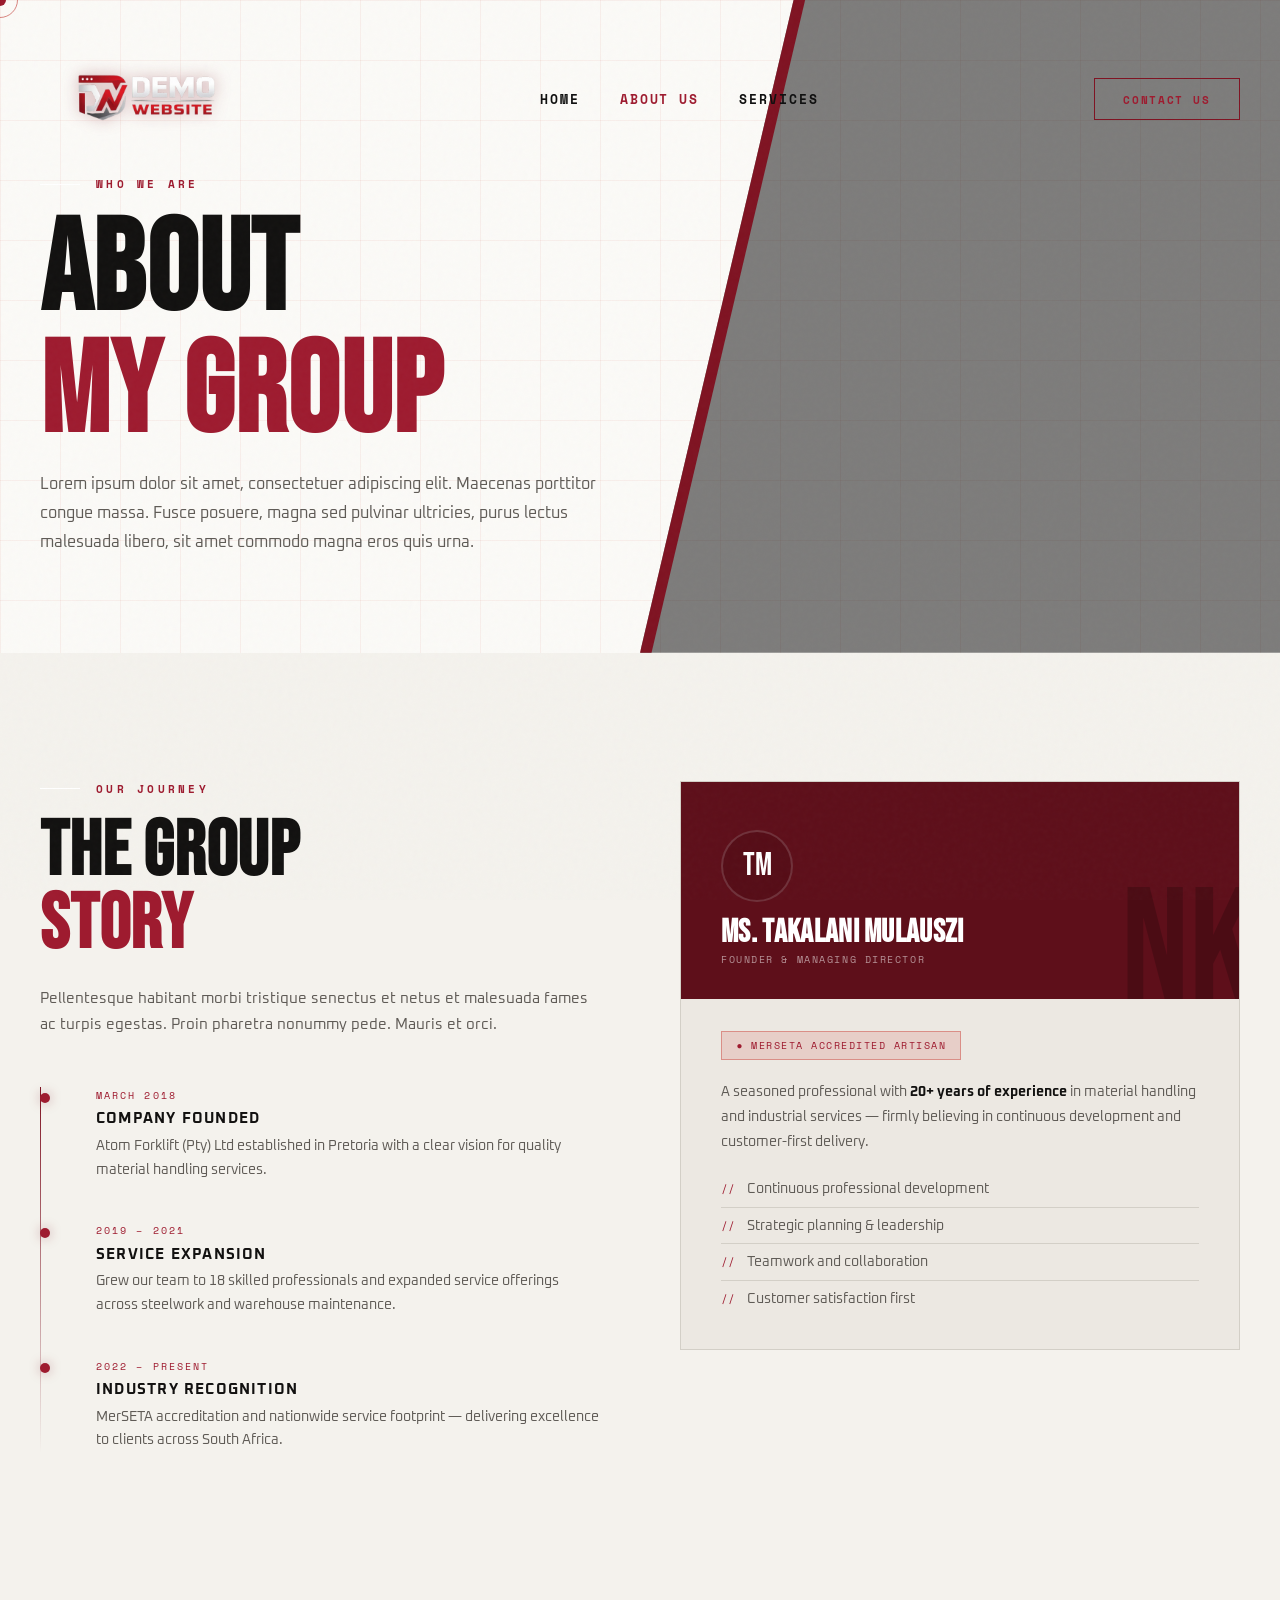
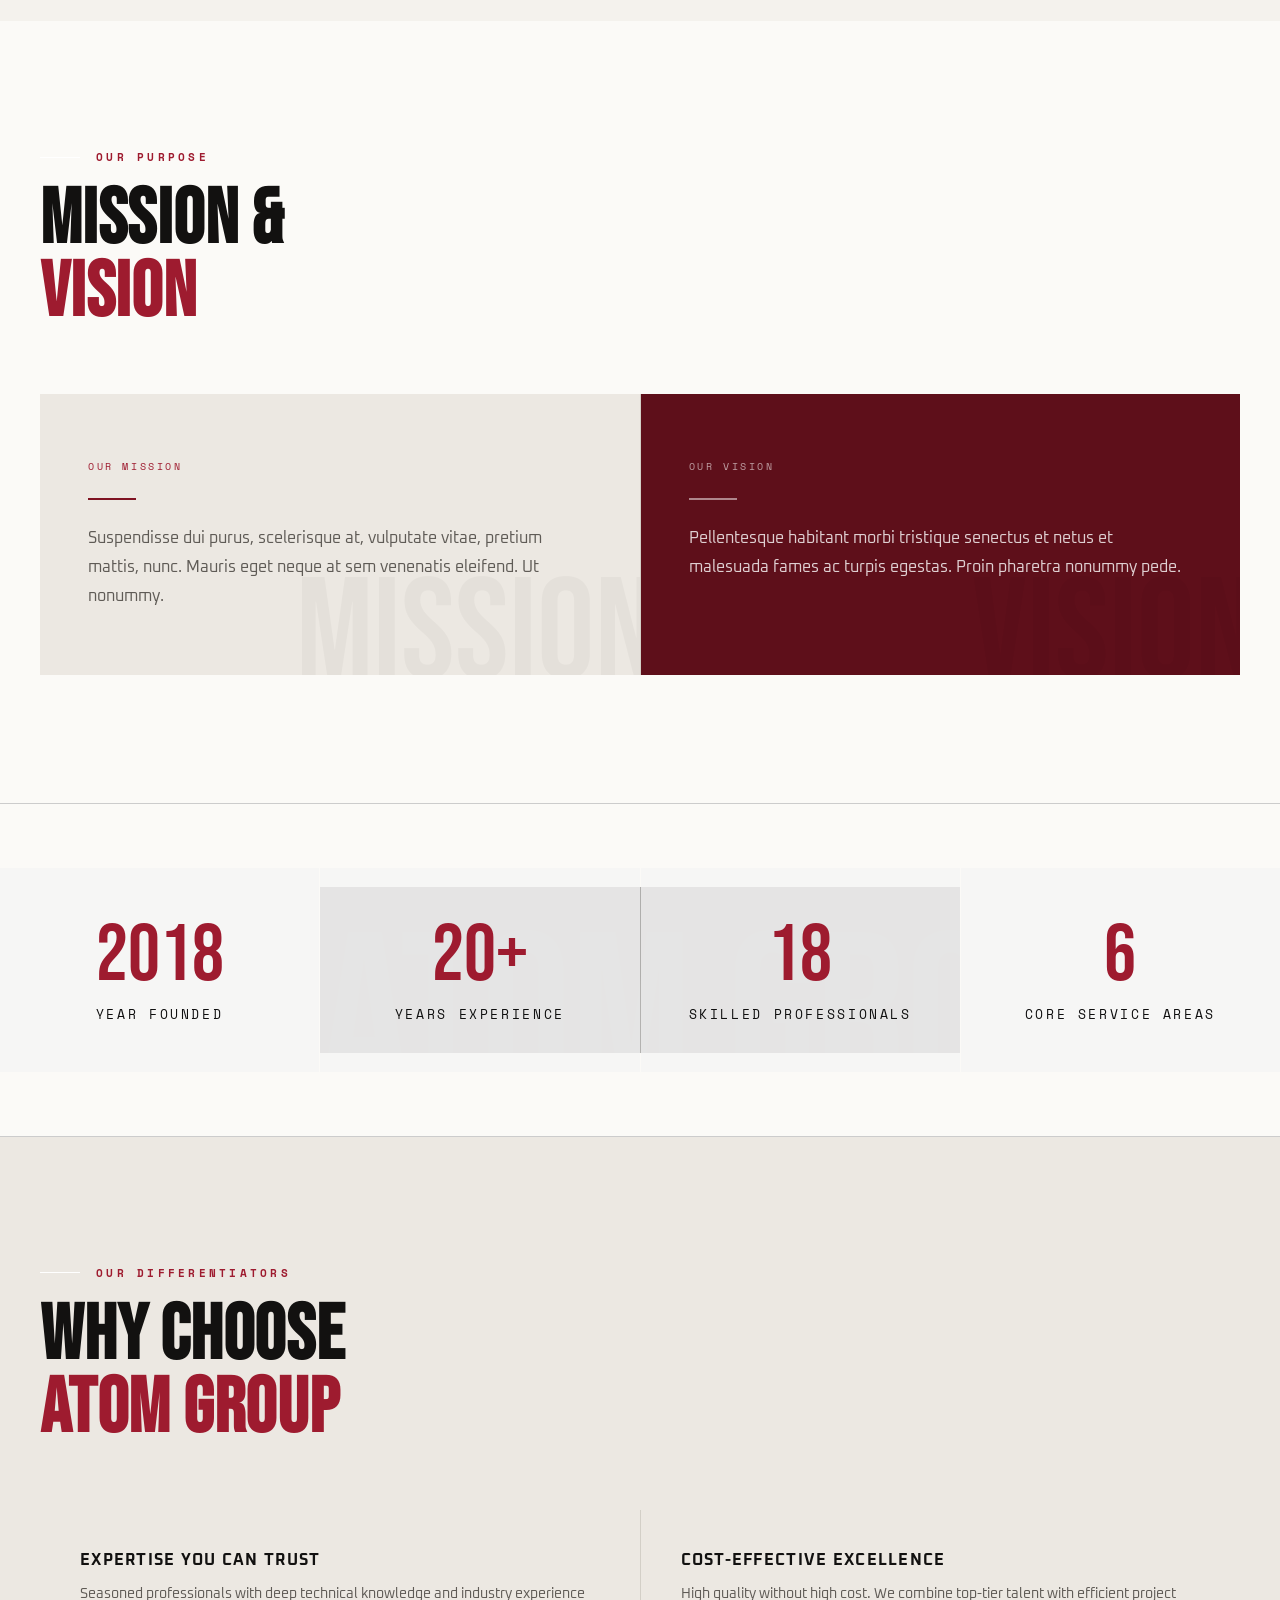
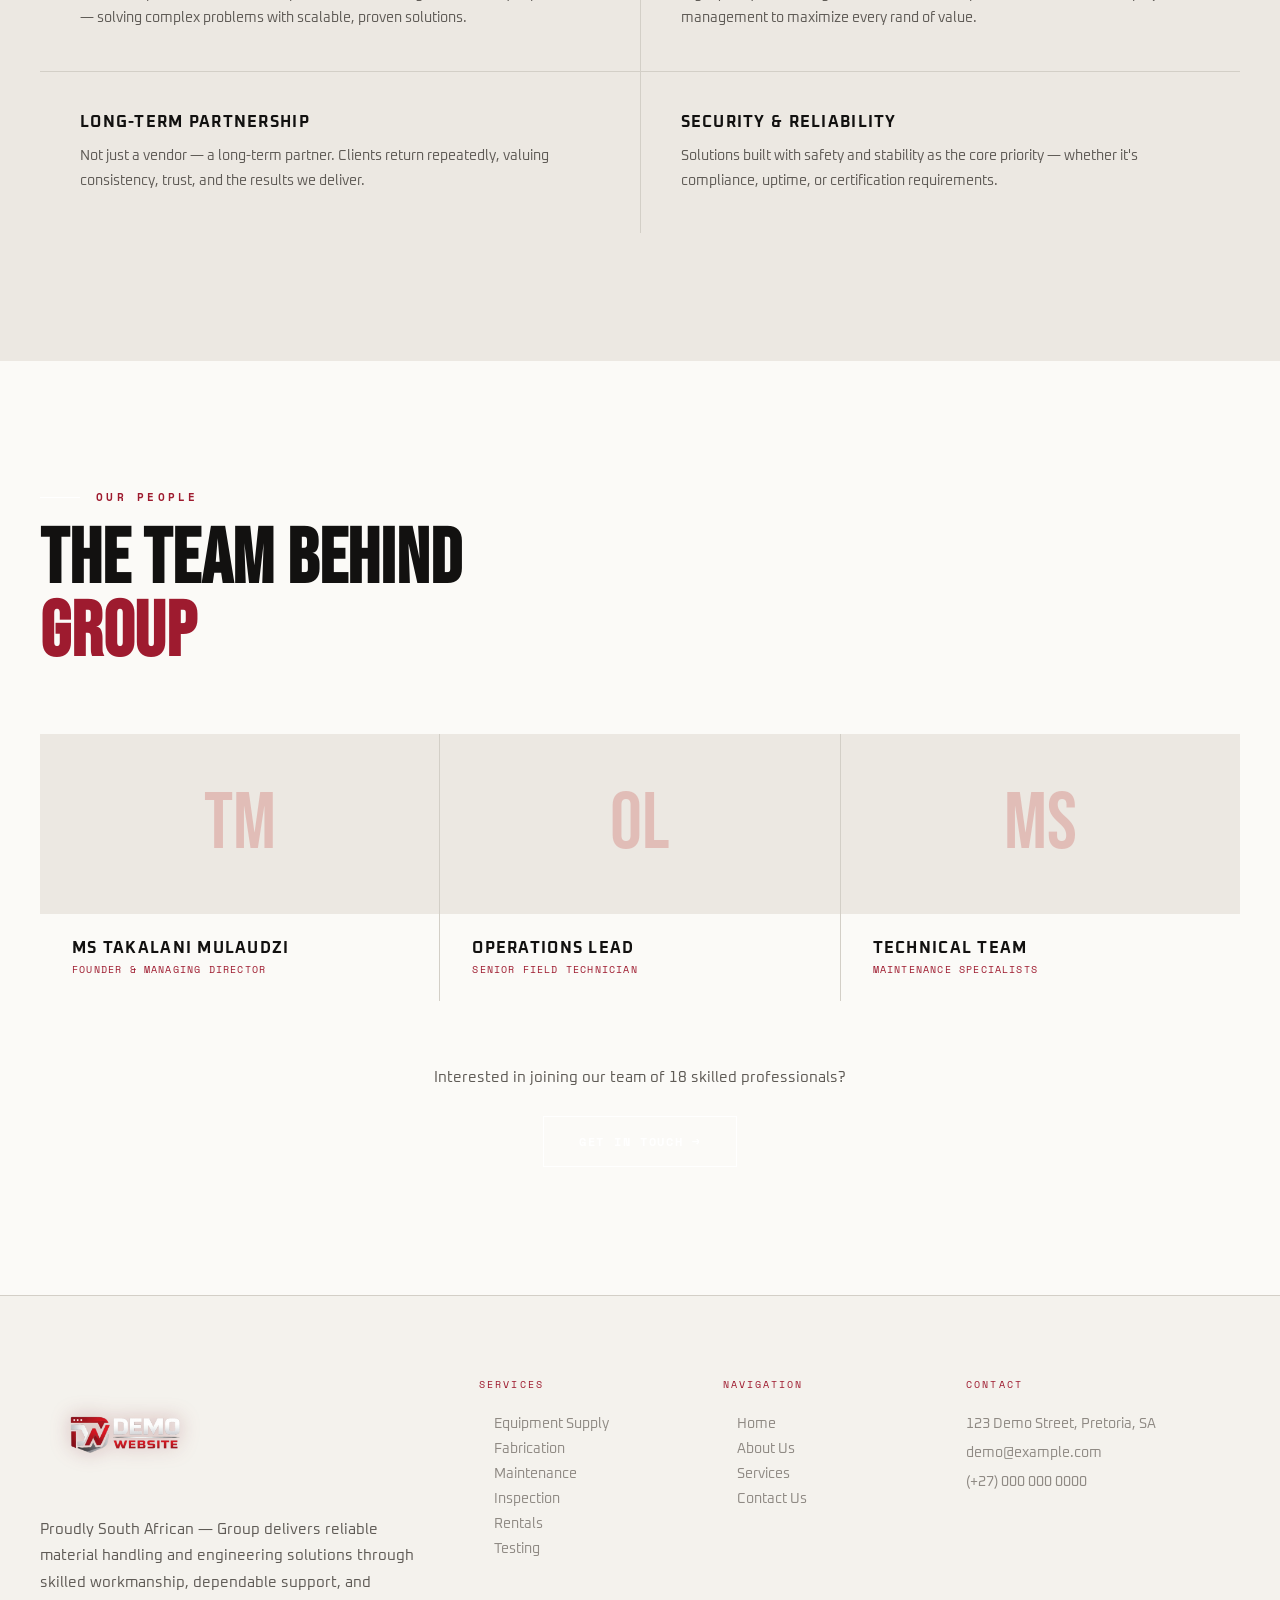
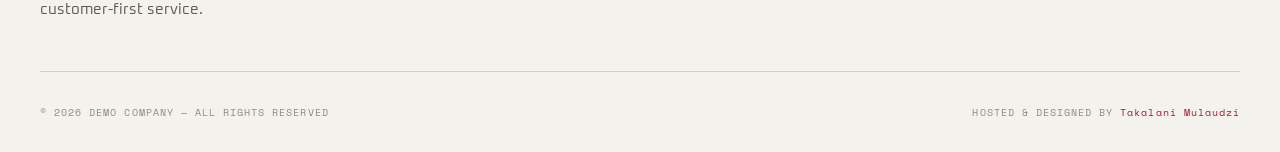
==== commit d763e972: "Updated branding" ====
--- a/about.html
+++ b/about.html
@@ -1,38 +1,29 @@
 <!DOCTYPE html>
 <html lang="en">
 <head>
-  <!-- Viewport & Charset -->
   <meta charset="UTF-8">
   <meta name="viewport" content="width=device-width, initial-scale=1.0">
-
-  <!-- Primary Meta Tags -->
-<title>About Us | Atom Group – Material Handling & Engineering Experts</title>
-<meta name="title" content="About Us | Atom Group – Material Handling & Engineering Experts">
-<meta name="description" content="Learn about Atom Group’s mission, values, industry experience, skilled team, and commitment to quality material handling, forklift services, training, and 24/7 support across South Africa.">
-<meta name="keywords" content="Atom Group South Africa, about us, material handling services, forklift refurbishment, battery and tyre supply, electrical services, artisan training, company mission">
-<meta name="author" content="Atom Group">
-
-  <!-- Open Graph / Facebook -->
-<meta property="og:type" content="website">
-<meta property="og:url" content="https://atomgroup.co.za/about-us">
-<meta property="og:title" content="About Us | Atom Group – Material Handling & Engineering Experts">
-<meta property="og:description" content="Discover Atom Group’s mission, values, experienced team and dedication to delivering affordable, high‑quality material handling solutions with 24/7 support.">
-<meta property="og:image" content="https://atomgroup.co.za/images/1326.jpg">
-
-<!-- Twitter -->
-<meta name="twitter:card" content="summary_large_image">
-<meta name="twitter:url" content="https://atomgroup.co.za/about-us">
-<meta name="twitter:title" content="About Us | Atom Group – Material Handling & Engineering Experts">
-<meta name="twitter:description" content="Discover Atom Group’s mission, values, experienced team and dedication to delivering affordable, high‑quality material handling solutions with 24/7 support.">
-<meta name="twitter:image" content="https://atomgroup.co.za/images/1326.jpg">
-
-  <link rel="icon" type="image/x-icon" href="images/{D1D357D8-4200-4465-ABB2-3E29F8633649}.png"/>
+  <title>About Us | Industrial Machinery and Equipment</title>
+  <meta name="description" content="Demo Industrial Machinery services website showcasing equipment, maintenance, and operational solutions.">
+  <meta name="keywords" content="Industrial Machinery, Equipment, Demo, Industrial Solutions, Fabrication, Maintenance">
+  <meta name="author" content="Demo Company">
+
+  <!-- Open Graph -->
+  <meta property="og:type" content="website">
+  <meta property="og:title" content="Industrial Machinery and Equipment Demo">
+  <meta property="og:description" content="Demo Industrial Machinery services website showcasing equipment, maintenance, and operational solutions.">
+
+  <!-- Twitter -->
+  <meta name="twitter:title" content="Industrial Machinery and Equipment Demo">
+  <meta name="twitter:description" content="Demo Industrial Machinery services website showcasing equipment, maintenance, and operational solutions.">
+
   <link rel="stylesheet" href="css/style.css"/>
   <script src="js/script.js" defer></script>
-
   <link rel="icon" href="images/logo.png" type="image/png">
- 
-
+  <style>
+    .eyebrow{font-family:var(--font-mono);font-size:0.68rem;font-weight:700;letter-spacing:0.3em;text-transform:uppercase;color:var(--red-bright);display:flex;align-items:center;gap:1rem;margin-bottom:1.2rem;}
+    .eyebrow::before{content:'';width:40px;height:1px;background:var(--white)}
+  </style>
 </head>
 <body>
 <div class="cursor" id="cur"></div>
@@ -131,12 +122,13 @@
       <div class="mv-panel m" data-word="MISSION">
         <div class="lbl">Our Mission</div>
         <div class="mv-line"></div>
-        <p>To deliver exceptional workmanship and dependable support while building long-term partnerships through integrity, innovation, and customer-focused solutions.</p>
+        <p>Suspendisse dui purus, scelerisque at, vulputate vitae, pretium mattis, nunc. Mauris eget neque 
+          at sem venenatis eleifend. Ut nonummy.</p>
       </div>
       <div class="mv-panel v" data-word="VISION">
         <div class="lbl">Our Vision</div>
         <div class="mv-line"></div>
-        <p>Quality workmanship, reliable support, and lasting partnerships — creating an environment where clients, employees, and communities all thrive together.</p>
+        <p>Pellentesque habitant morbi tristique senectus et netus et malesuada fames ac turpis egestas. Proin pharetra nonummy pede. </p>
       </div>
     </div>
   </div>
@@ -189,12 +181,12 @@
 <section class="team-sec">
   <div class="container">
     <div class="eyebrow au">Our People</div>
-    <h2 class="au d1" style="color:var(--snow)">THE TEAM BEHIND<br><span style="color:var(--red-bright)">ATOM GROUP</span></h2>
+    <h2 class="au d1" style="color:var(--snow)">THE TEAM BEHIND<br><span style="color:var(--red-bright)"> GROUP</span></h2>
     <div class="team-grid">
       <div class="team-card au d1">
-        <div class="team-card-top">NK</div>
+        <div class="team-card-top">TM</div>
         <div class="team-card-info">
-          <h4>Mr. Nkosana Kubhek</h4>
+          <h4>Ms Takalani Mulaudzi</h4>
           <div class="team-role">Founder & Managing Director</div>
         </div>
       </div>
@@ -206,7 +198,7 @@
         </div>
       </div>
       <div class="team-card au d3">
-        <div class="team-card-top">TM</div>
+        <div class="team-card-top">MS</div>
         <div class="team-card-info">
           <h4>Technical Team</h4>
           <div class="team-role">Maintenance Specialists</div>
@@ -226,7 +218,7 @@
     <div class="footer-top">
 <div class="footer-logo">
         <img src="images/logo-clear.png" alt="Demo Company"/>
-        <p>Proudly South African — Atom Group delivers reliable material handling and engineering solutions through skilled workmanship, dependable support, and customer-first service.</p>
+        <p>Proudly South African —  Group delivers reliable material handling and engineering solutions through skilled workmanship, dependable support, and customer-first service.</p>
       </div>
       <div>
         <div class="ft">Services</div>
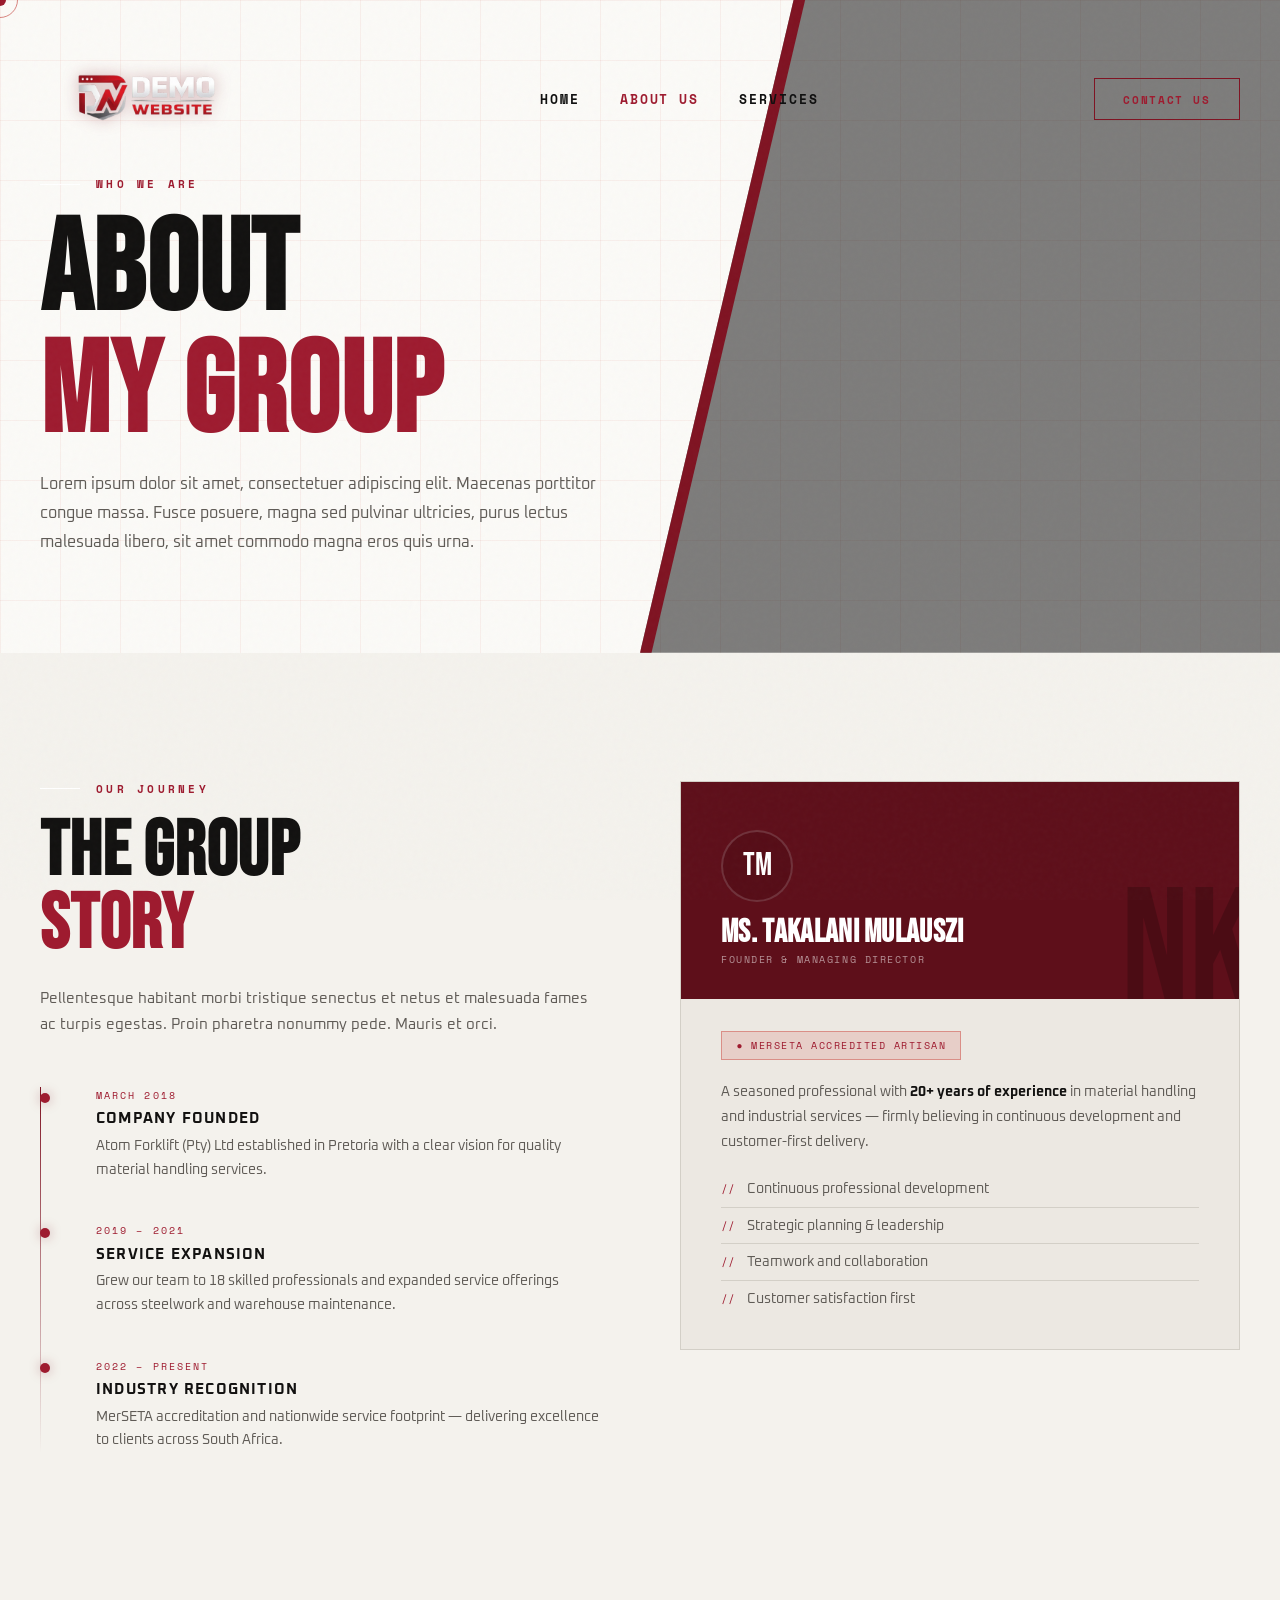
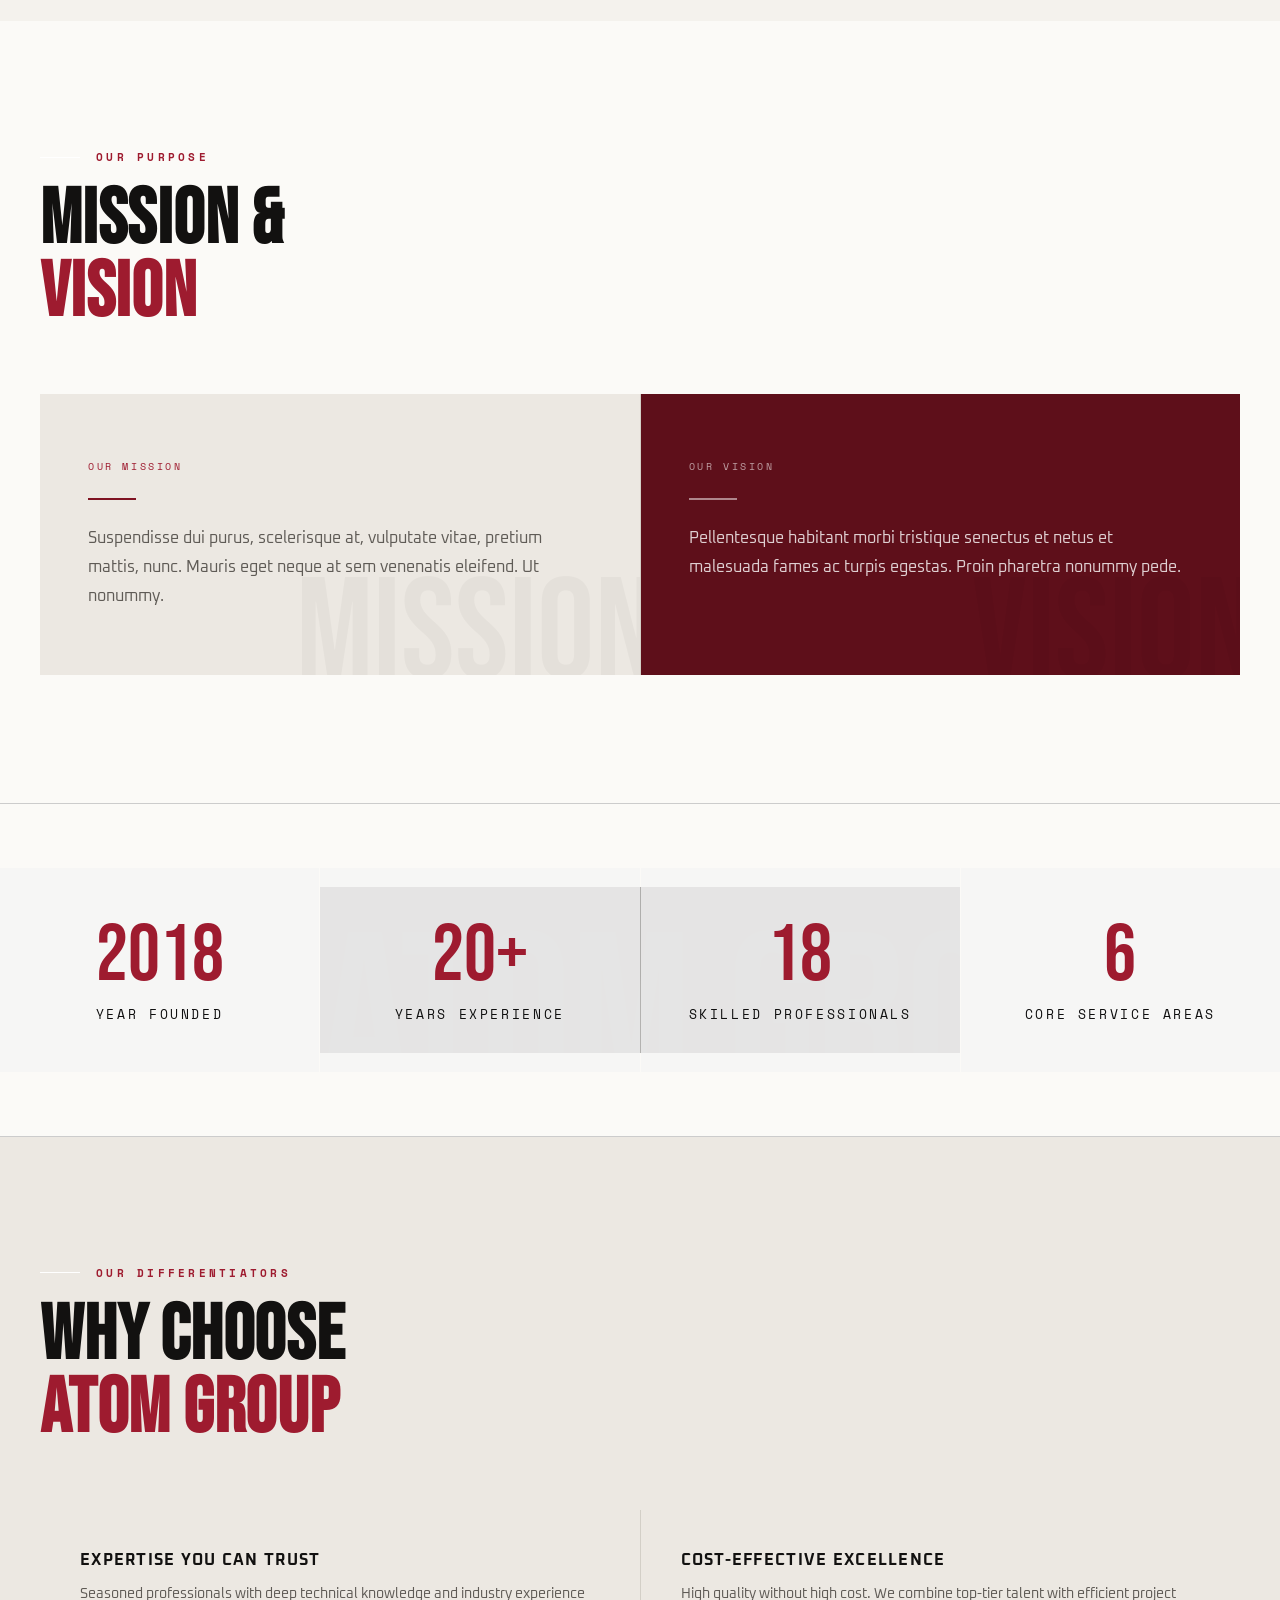
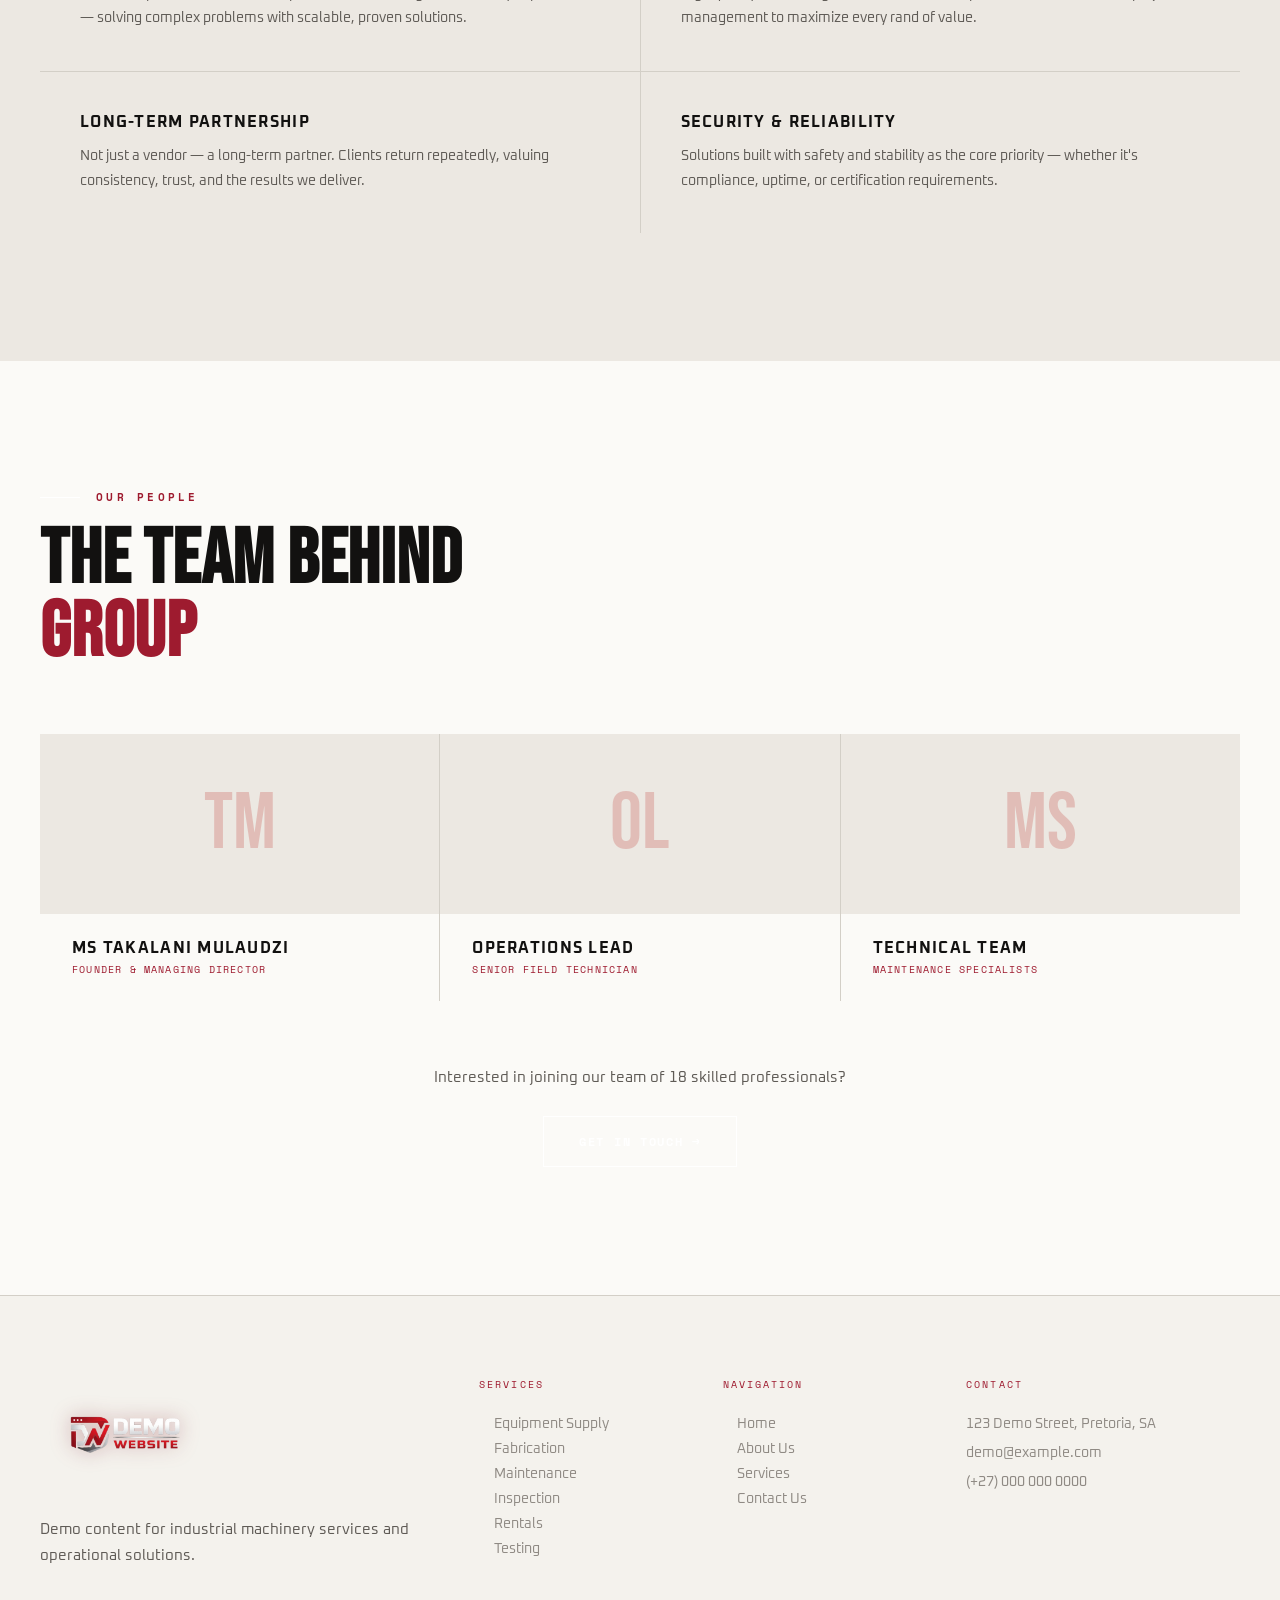
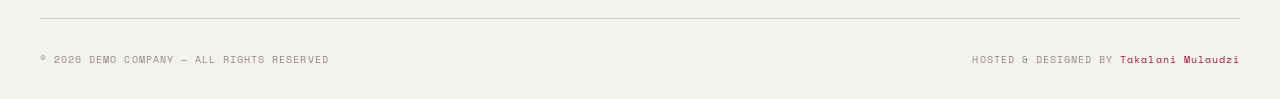
==== commit ab0ddd49: "Updated branding" ====
--- a/about.html
+++ b/about.html
@@ -212,13 +212,14 @@
   </div>
 </section>
 
+
 <!-- FOOTER -->
 <footer>
   <div class="container">
     <div class="footer-top">
-<div class="footer-logo">
+      <div class="footer-logo">
         <img src="images/logo-clear.png" alt="Demo Company"/>
-        <p>Proudly South African —  Group delivers reliable material handling and engineering solutions through skilled workmanship, dependable support, and customer-first service.</p>
+        <p>Demo content for industrial machinery services and operational solutions.</p>
       </div>
       <div>
         <div class="ft">Services</div>
